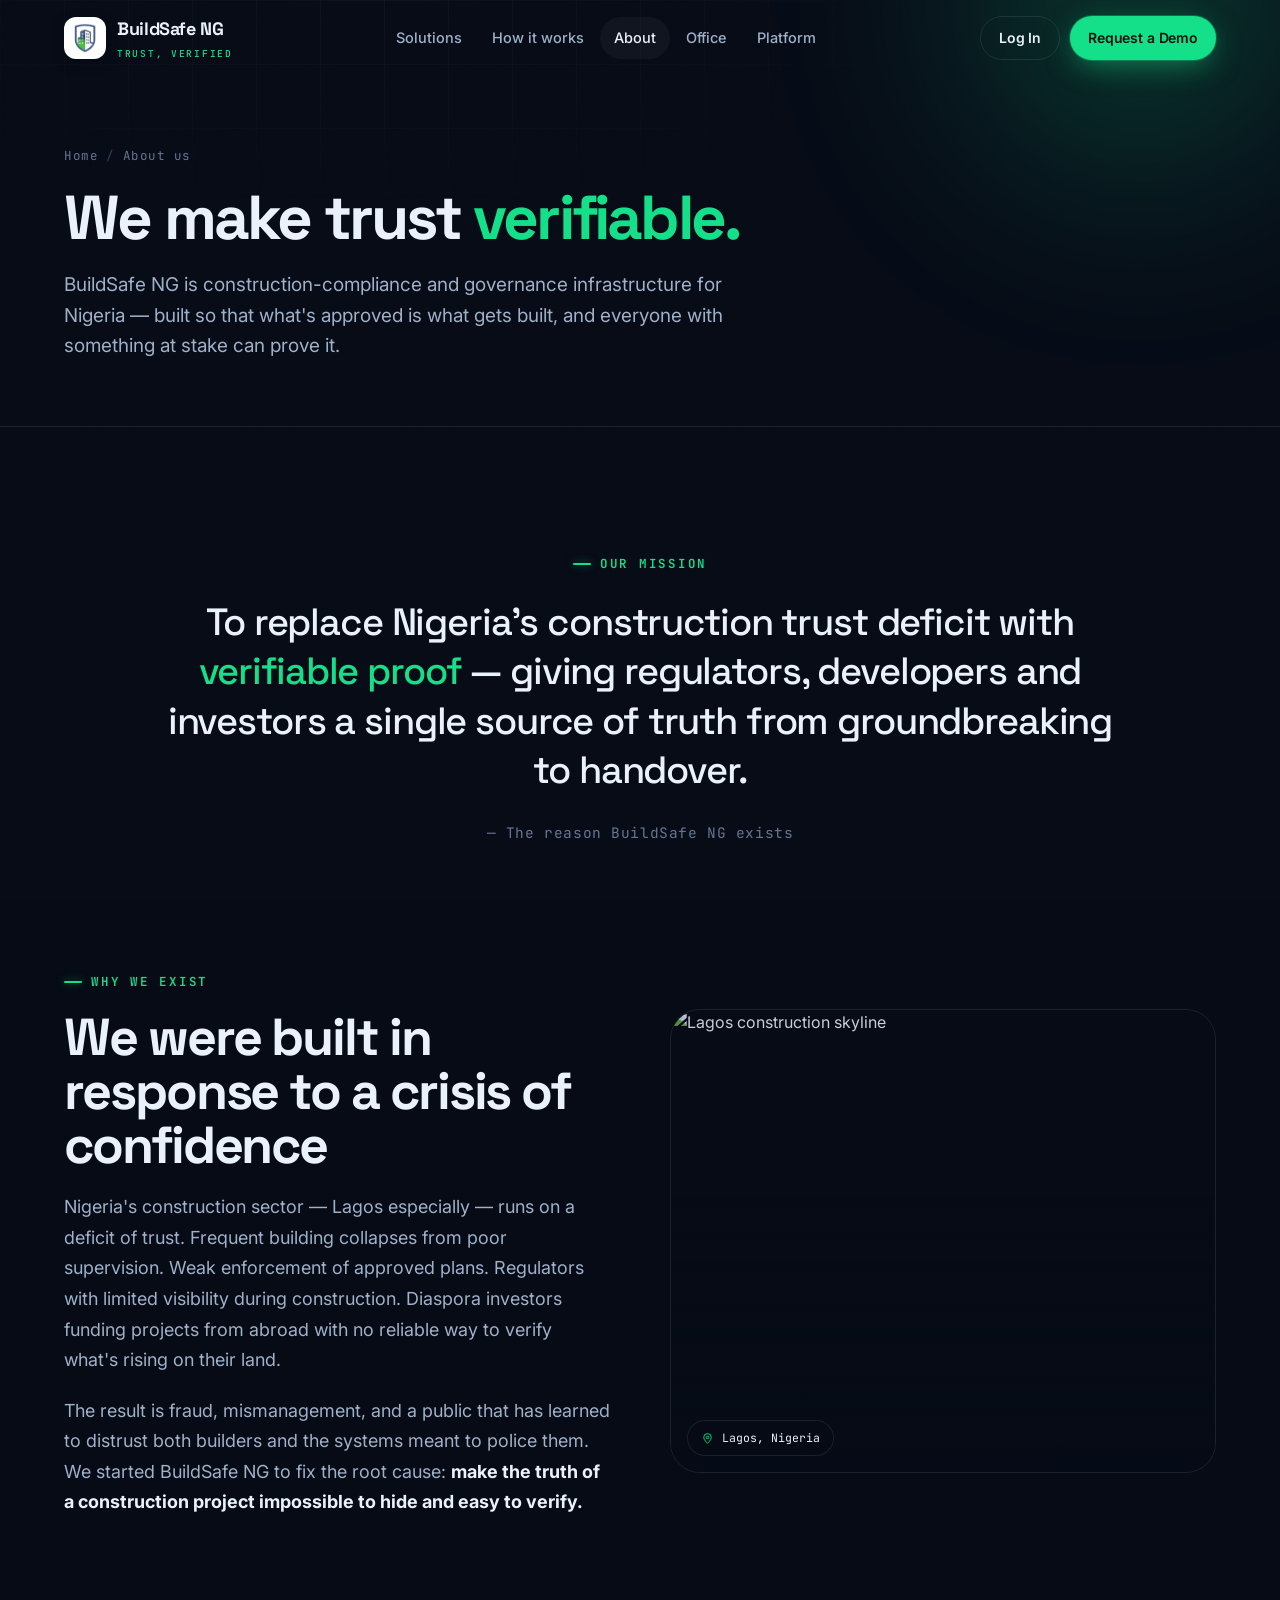
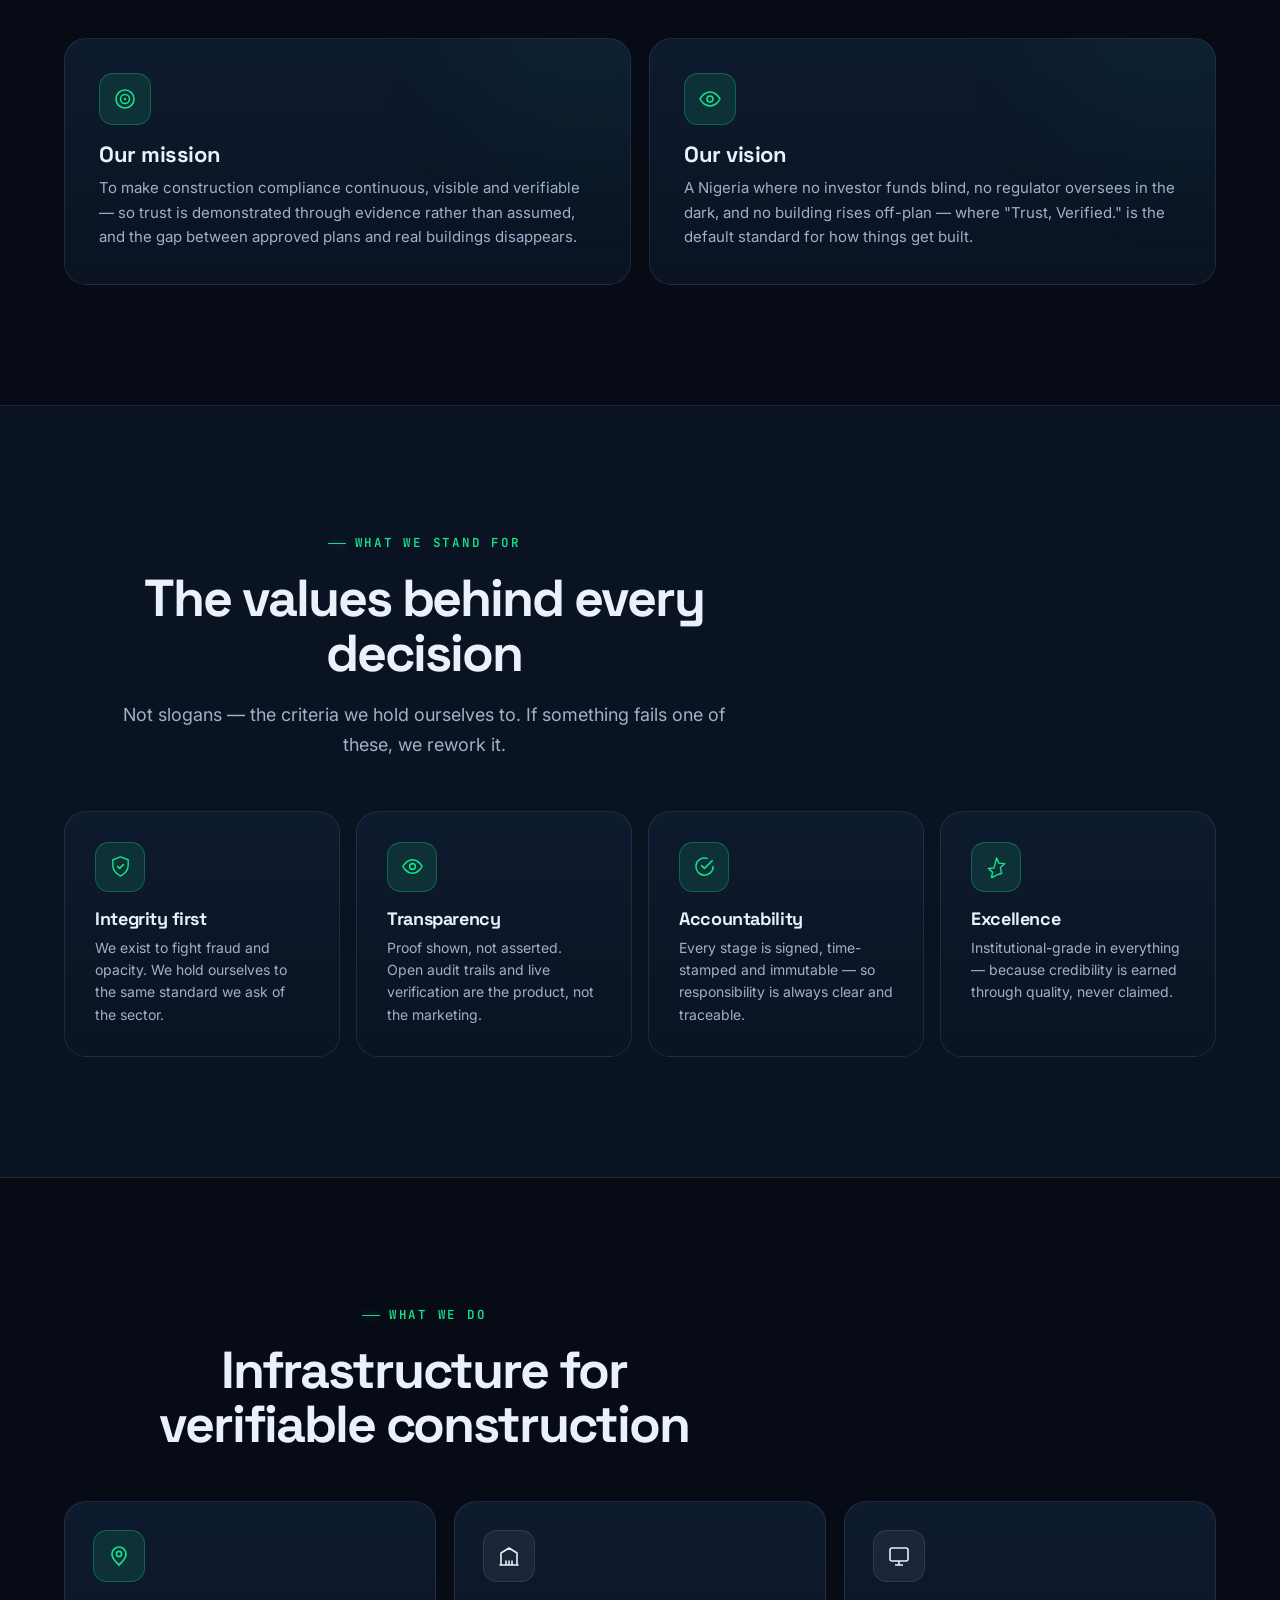
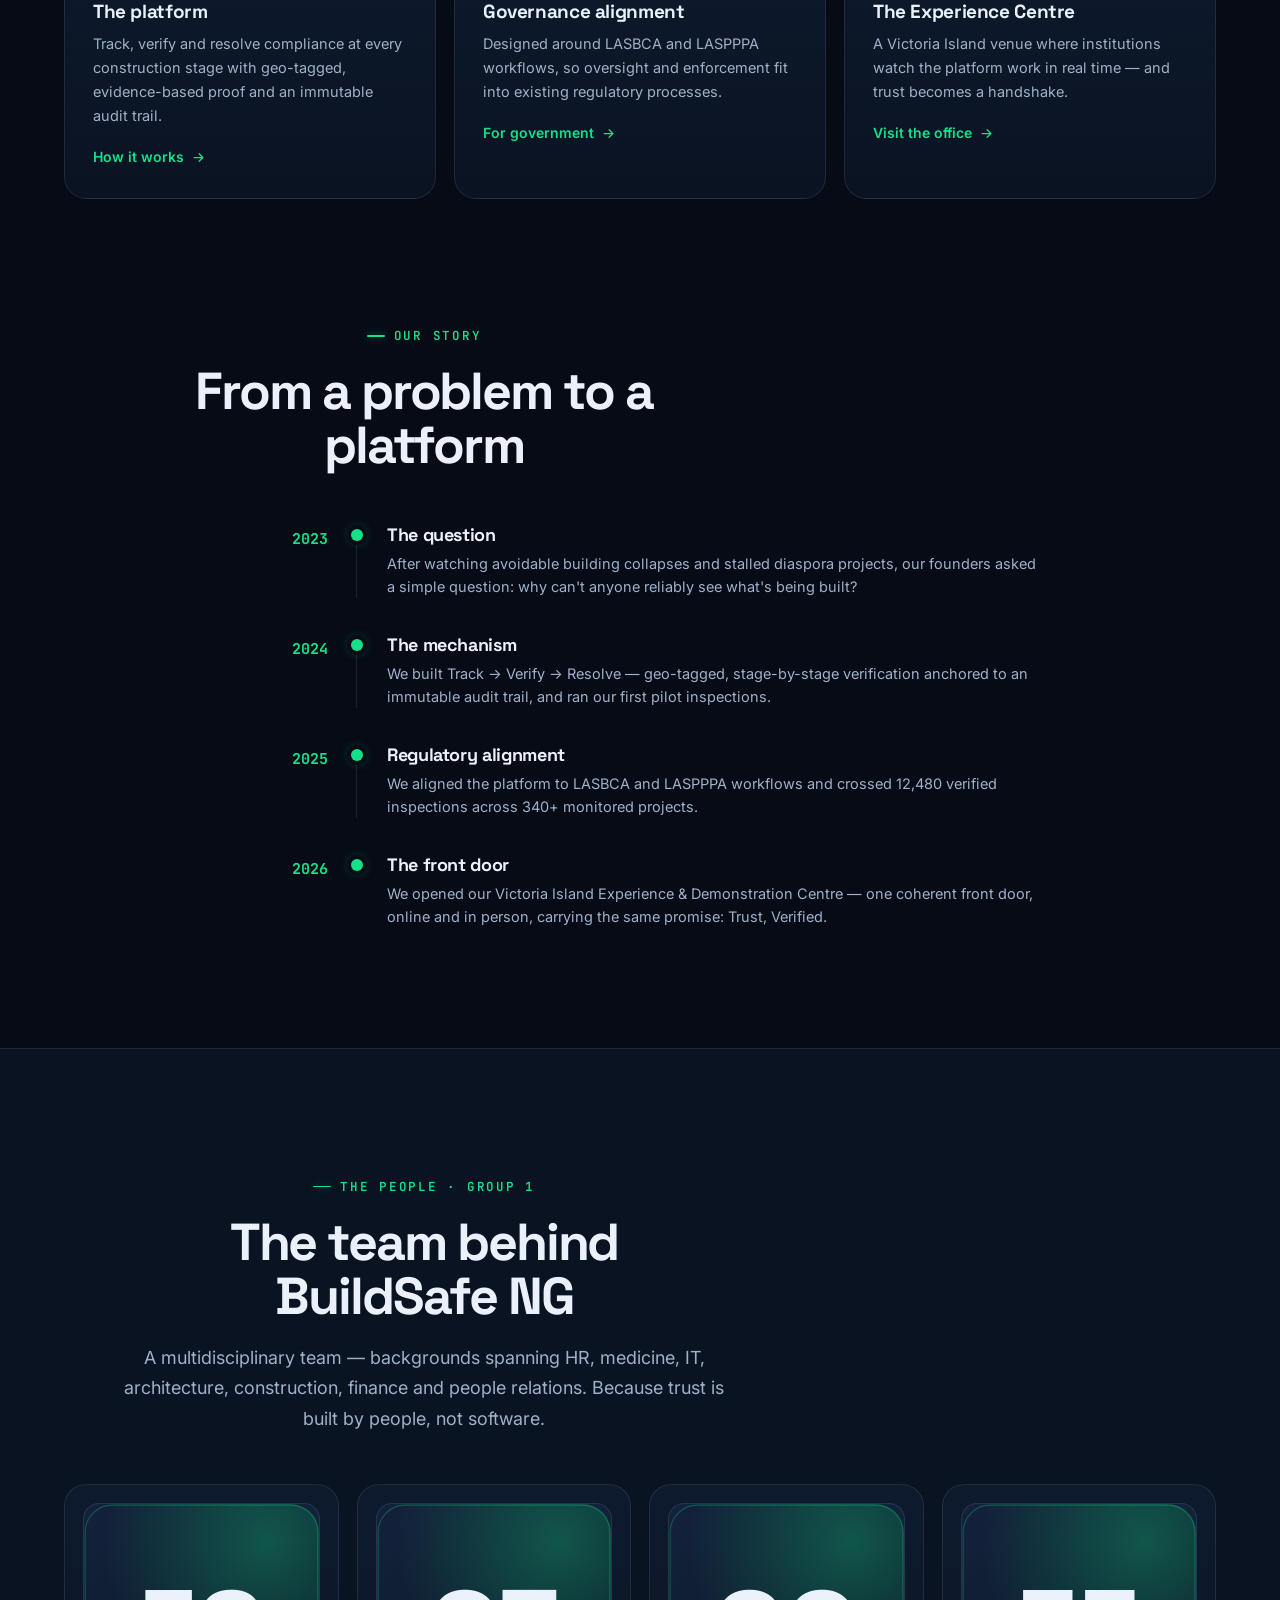
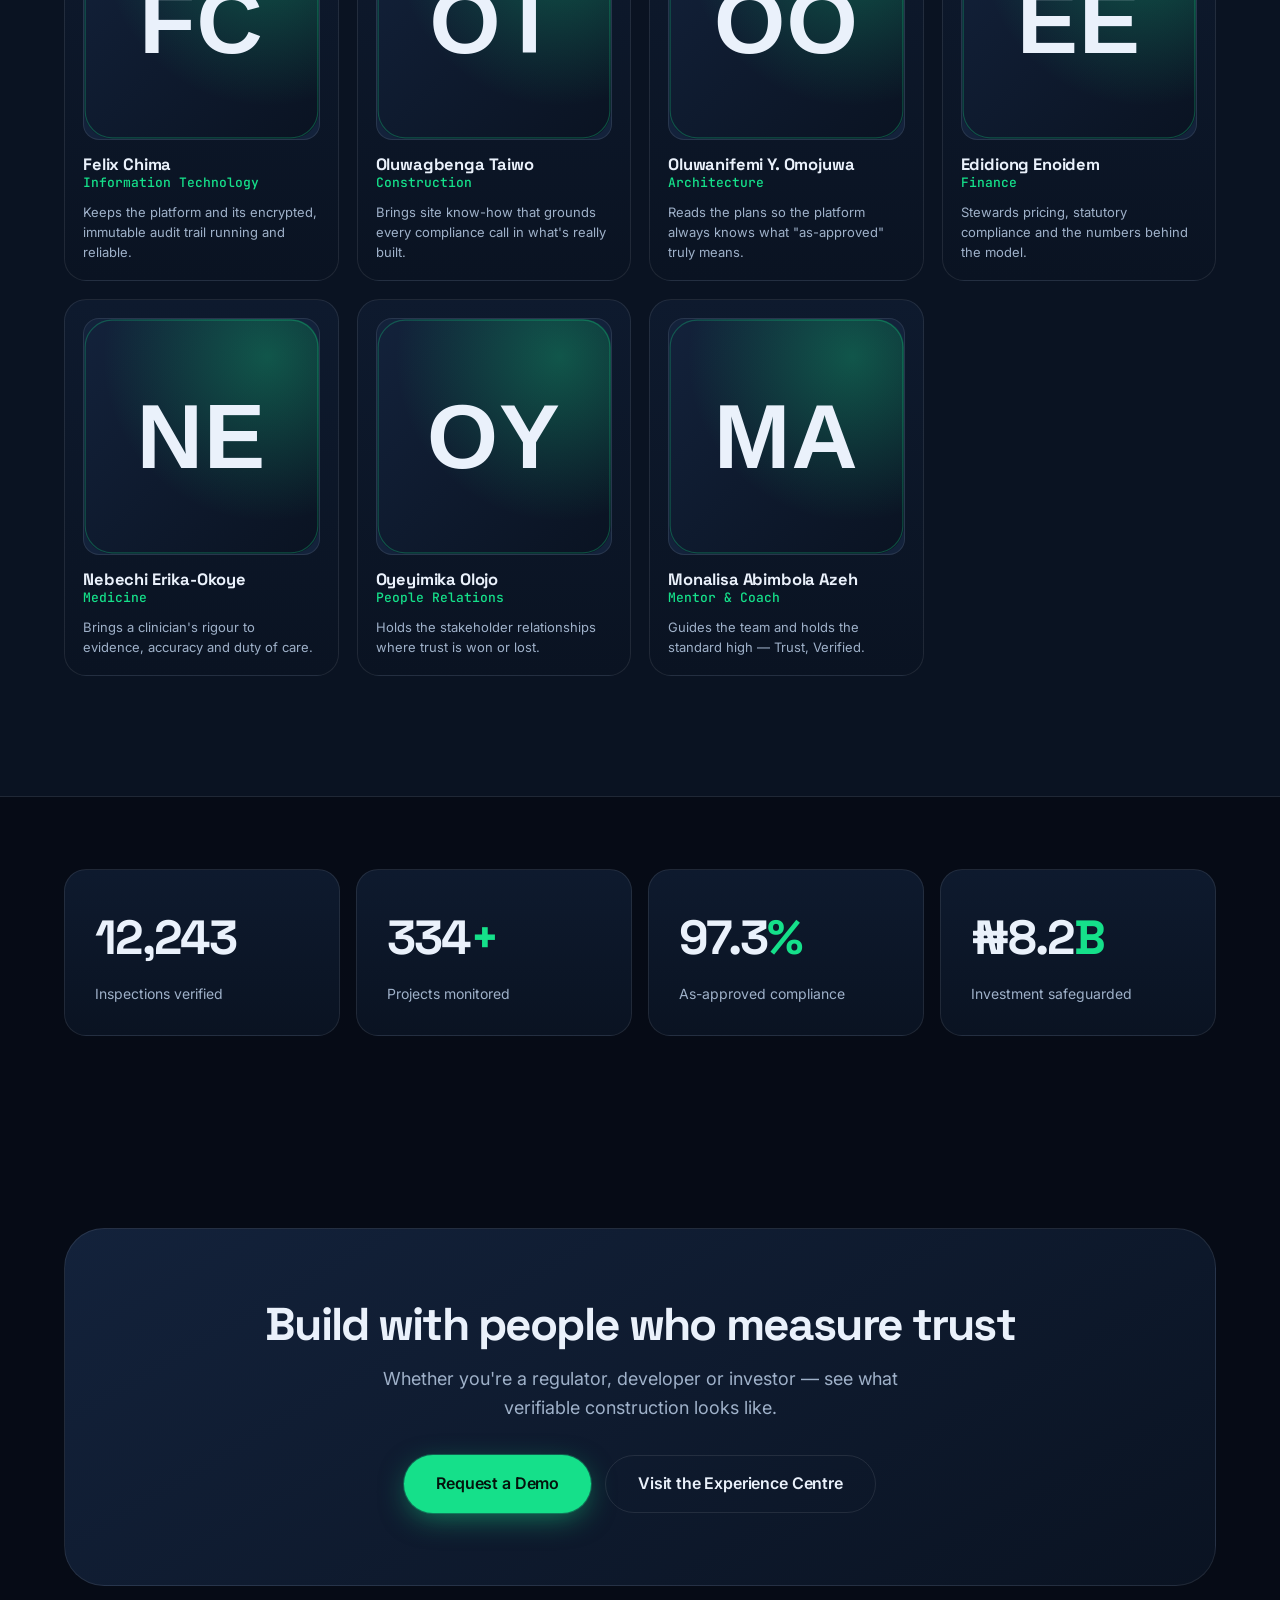
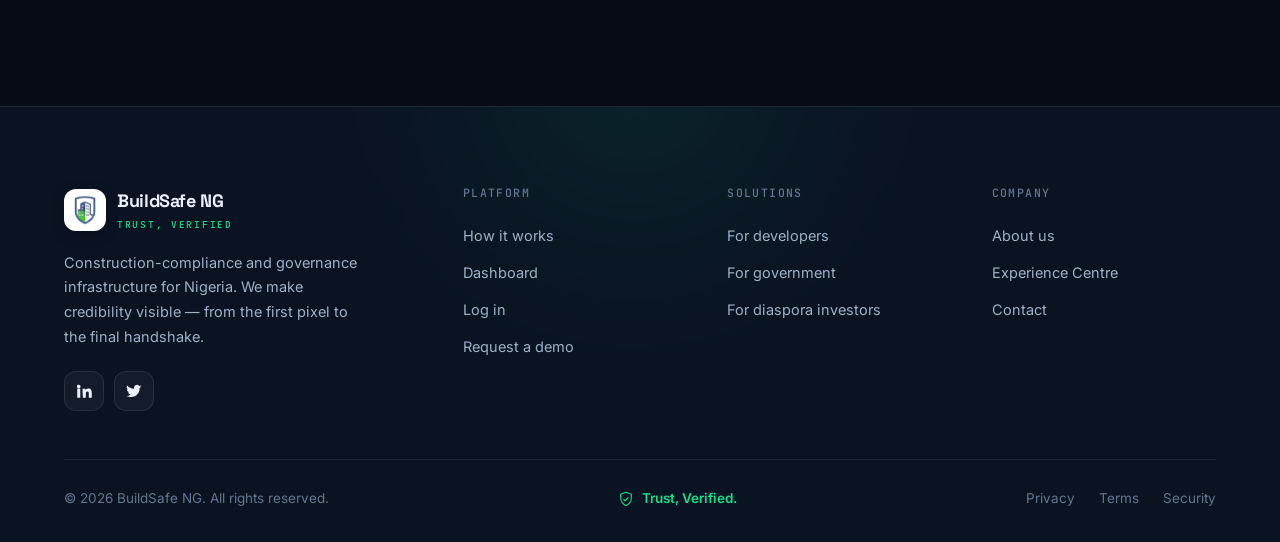
==== about.html @ 5faff277 "BuildSafe NG marketing site — Trust, Verified. Co-Authored-By: Claude Opus 4.8 (1M context) <noreply" ====
<!doctype html>
<html lang="en">
<head>
<meta charset="utf-8" />
<meta name="viewport" content="width=device-width, initial-scale=1" />
<title>About Us — BuildSafe NG · Trust, Verified.</title>
<meta name="description" content="Who we are: BuildSafe NG is construction-compliance and governance infrastructure for Nigeria, on a mission to make trust verifiable. Our story, mission, values and team." />
<link rel="preconnect" href="https://fonts.googleapis.com">
<link rel="preconnect" href="https://fonts.gstatic.com" crossorigin>
<link href="https://fonts.googleapis.com/css2?family=Inter:wght@400;500;600;700&family=Space+Grotesk:wght@500;600;700&family=JetBrains+Mono:wght@500;600&display=swap" rel="stylesheet">
<link rel="icon" type="image/png" href="assets/buildsafe-mark.png" />
<link rel="stylesheet" href="css/styles.css" />
</head>
<body>

<!-- NAV -->
<header class="nav">
  <div class="nav__inner">
    <a href="index.html" class="brand"><span class="brand__mark"><img src="assets/buildsafe-mark.png" alt="BuildSafe NG" /></span><span>BuildSafe NG<small>Trust, Verified</small></span></a>
    <nav class="nav__links" aria-label="Primary">
      <a href="solutions.html">Solutions</a>
      <a href="how-it-works.html">How it works</a>
      <a href="about.html" class="active">About</a>
      <a href="index2.html">Office</a>
      <a href="dashboard.html">Platform</a>
    </nav>
    <div class="nav__cta">
      <a href="login.html" class="btn btn--ghost btn--sm">Log In</a>
      <a href="demo.html" class="btn btn--primary btn--sm">Request a Demo</a>
      <button class="nav__toggle" aria-label="Menu" aria-expanded="false"><span></span><span></span><span></span></button>
    </div>
  </div>
</header>
<div class="mobile-menu">
  <a href="solutions.html">Solutions</a><a href="how-it-works.html">How it works</a><a href="about.html">About</a><a href="index2.html">Office</a><a href="dashboard.html">Platform</a><a href="login.html">Log In</a><a href="demo.html" class="btn btn--primary">Request a Demo</a>
</div>

<!-- PAGE HEAD -->
<section class="page-head">
  <span class="glow glow--green"></span>
  <div class="page-head__bg"></div>
  <div class="container">
    <div class="crumbs"><a href="index.html">Home</a><span>/</span>About us</div>
    <h1>We make trust <span class="green-text">verifiable.</span></h1>
    <p>BuildSafe NG is construction-compliance and governance infrastructure for Nigeria — built so that what's approved is what gets built, and everyone with something at stake can prove it.</p>
  </div>
</section>

<!-- MISSION STATEMENT -->
<section class="section">
  <div class="container">
    <div class="mission reveal">
      <span class="eyebrow c" style="justify-content:center;margin-bottom:24px">Our mission</span>
      <p>To replace Nigeria's construction trust deficit with <span class="green-text">verifiable proof</span> — giving regulators, developers and investors a single source of truth from groundbreaking to handover.</p>
      <cite>— The reason BuildSafe NG exists</cite>
    </div>
  </div>
</section>

<!-- OUR STORY (why we exist) -->
<section class="section" style="padding-top:0">
  <div class="container">
    <div class="split">
      <div class="split__copy reveal">
        <span class="eyebrow">Why we exist</span>
        <h2 class="section-title">We were built in response to a crisis of confidence</h2>
        <p class="section-lead">Nigeria's construction sector — Lagos especially — runs on a deficit of trust. Frequent building collapses from poor supervision. Weak enforcement of approved plans. Regulators with limited visibility during construction. Diaspora investors funding projects from abroad with no reliable way to verify what's rising on their land.</p>
        <p class="section-lead">The result is fraud, mismanagement, and a public that has learned to distrust both builders and the systems meant to police them. We started BuildSafe NG to fix the root cause: <strong style="color:var(--text)">make the truth of a construction project impossible to hide and easy to verify.</strong></p>
      </div>
      <div class="split__media reveal" data-d="2">
        <img src="https://images.unsplash.com/photo-1590725140246-20acdee442be?auto=format&fit=crop&w=900&q=70" alt="Lagos construction skyline" loading="lazy" />
        <span class="geo-tag"><svg viewBox="0 0 24 24" fill="none"><path d="M12 21s7-6.4 7-11a7 7 0 10-14 0c0 4.6 7 11 7 11z" stroke="currentColor" stroke-width="1.7"/><circle cx="12" cy="10" r="2.4" stroke="currentColor" stroke-width="1.7"/></svg> Lagos, Nigeria</span>
      </div>
    </div>
  </div>
</section>

<!-- MISSION & VISION -->
<section class="section" style="padding-top:0">
  <div class="container">
    <div class="mv">
      <div class="mv-card reveal">
        <span class="glow glow--green"></span>
        <span class="mv-card__ic"><svg viewBox="0 0 24 24" fill="none"><circle cx="12" cy="12" r="9" stroke="currentColor" stroke-width="1.6"/><circle cx="12" cy="12" r="4.5" stroke="currentColor" stroke-width="1.6"/><circle cx="12" cy="12" r="1.2" fill="currentColor"/></svg></span>
        <h3>Our mission</h3>
        <p>To make construction compliance continuous, visible and verifiable — so trust is demonstrated through evidence rather than assumed, and the gap between approved plans and real buildings disappears.</p>
      </div>
      <div class="mv-card reveal" data-d="1">
        <span class="glow glow--green"></span>
        <span class="mv-card__ic"><svg viewBox="0 0 24 24" fill="none"><path d="M2 12s3.5-7 10-7 10 7 10 7-3.5 7-10 7-10-7-10-7z" stroke="currentColor" stroke-width="1.6"/><circle cx="12" cy="12" r="3" stroke="currentColor" stroke-width="1.6"/></svg></span>
        <h3>Our vision</h3>
        <p>A Nigeria where no investor funds blind, no regulator oversees in the dark, and no building rises off-plan — where "Trust, Verified." is the default standard for how things get built.</p>
      </div>
    </div>
  </div>
</section>

<!-- VALUES -->
<section class="section" style="background:var(--bg-2);border-top:1px solid var(--border);border-bottom:1px solid var(--border)">
  <div class="container">
    <div class="center head-wrap reveal">
      <span class="eyebrow c">What we stand for</span>
      <h2 class="section-title center">The values behind every decision</h2>
      <p class="section-lead">Not slogans — the criteria we hold ourselves to. If something fails one of these, we rework it.</p>
    </div>
    <div class="grid-4" style="margin-top:50px">
      <div class="value reveal"><div class="value__ic"><svg viewBox="0 0 24 24" fill="none"><path d="M12 2L4 5v6c0 5 3.5 8.5 8 11 4.5-2.5 8-6 8-11V5l-8-3z" stroke="currentColor" stroke-width="1.5" stroke-linejoin="round"/><path d="M9 12l2 2 4-4" stroke="currentColor" stroke-width="1.8" stroke-linecap="round" stroke-linejoin="round"/></svg></div><h4>Integrity first</h4><p>We exist to fight fraud and opacity. We hold ourselves to the same standard we ask of the sector.</p></div>
      <div class="value reveal" data-d="1"><div class="value__ic"><svg viewBox="0 0 24 24" fill="none"><path d="M2 12s3.5-7 10-7 10 7 10 7-3.5 7-10 7-10-7-10-7z" stroke="currentColor" stroke-width="1.6"/><circle cx="12" cy="12" r="3" stroke="currentColor" stroke-width="1.6"/></svg></div><h4>Transparency</h4><p>Proof shown, not asserted. Open audit trails and live verification are the product, not the marketing.</p></div>
      <div class="value reveal" data-d="2"><div class="value__ic"><svg viewBox="0 0 24 24" fill="none"><path d="M9 11l3 3L20 6" stroke="currentColor" stroke-width="1.8" stroke-linecap="round" stroke-linejoin="round"/><path d="M21 12a9 9 0 11-6.2-8.5" stroke="currentColor" stroke-width="1.6" stroke-linecap="round"/></svg></div><h4>Accountability</h4><p>Every stage is signed, time-stamped and immutable — so responsibility is always clear and traceable.</p></div>
      <div class="value reveal" data-d="3"><div class="value__ic"><svg viewBox="0 0 24 24" fill="none"><path d="M12 3l2.5 5.5 6 .6-4.5 4 1.4 5.9L12 21l-5.4 3 1.4-5.9-4.5-4 6-.6L12 3z" stroke="currentColor" stroke-width="1.5" stroke-linejoin="round"/></svg></div><h4>Excellence</h4><p>Institutional-grade in everything — because credibility is earned through quality, never claimed.</p></div>
    </div>
  </div>
</section>

<!-- WHAT WE DO -->
<section class="section">
  <div class="container">
    <div class="center head-wrap reveal">
      <span class="eyebrow c">What we do</span>
      <h2 class="section-title center">Infrastructure for verifiable construction</h2>
    </div>
    <div class="grid-3" style="margin-top:50px">
      <div class="card reveal"><div class="card__ic green"><svg viewBox="0 0 24 24" fill="none"><path d="M12 21s7-6.4 7-11a7 7 0 10-14 0c0 4.6 7 11 7 11z" stroke="currentColor" stroke-width="1.7"/><circle cx="12" cy="10" r="2.6" stroke="currentColor" stroke-width="1.7"/></svg></div><h3>The platform</h3><p>Track, verify and resolve compliance at every construction stage with geo-tagged, evidence-based proof and an immutable audit trail.</p><a href="how-it-works.html" class="card__link">How it works <svg viewBox="0 0 24 24" fill="none"><path d="M5 12h14M13 6l6 6-6 6" stroke="currentColor" stroke-width="2" stroke-linecap="round" stroke-linejoin="round"/></svg></a></div>
      <div class="card reveal" data-d="1"><div class="card__ic"><svg viewBox="0 0 24 24" fill="none"><path d="M3 21h18M4 21V9l8-5 8 5v12M9 21v-4M12 21v-4M15 21v-4" stroke="currentColor" stroke-width="1.6" stroke-linecap="round" stroke-linejoin="round"/></svg></div><h3>Governance alignment</h3><p>Designed around LASBCA and LASPPPA workflows, so oversight and enforcement fit into existing regulatory processes.</p><a href="solutions.html#government" class="card__link">For government <svg viewBox="0 0 24 24" fill="none"><path d="M5 12h14M13 6l6 6-6 6" stroke="currentColor" stroke-width="2" stroke-linecap="round" stroke-linejoin="round"/></svg></a></div>
      <div class="card reveal" data-d="2"><div class="card__ic"><svg viewBox="0 0 24 24" fill="none"><rect x="3" y="4" width="18" height="13" rx="2" stroke="currentColor" stroke-width="1.6"/><path d="M8 21h8M12 17v4" stroke="currentColor" stroke-width="1.6"/></svg></div><h3>The Experience Centre</h3><p>A Victoria Island venue where institutions watch the platform work in real time — and trust becomes a handshake.</p><a href="index2.html" class="card__link">Visit the office <svg viewBox="0 0 24 24" fill="none"><path d="M5 12h14M13 6l6 6-6 6" stroke="currentColor" stroke-width="2" stroke-linecap="round" stroke-linejoin="round"/></svg></a></div>
    </div>
  </div>
</section>

<!-- TIMELINE -->
<section class="section" style="padding-top:0">
  <div class="container">
    <div class="center head-wrap reveal">
      <span class="eyebrow c">Our story</span>
      <h2 class="section-title center">From a problem to a platform</h2>
    </div>
    <div class="timeline" style="margin-top:54px">
      <div class="tl-item reveal"><div class="tl-year">2023</div><div class="tl-body"><h4>The question</h4><p>After watching avoidable building collapses and stalled diaspora projects, our founders asked a simple question: why can't anyone reliably see what's being built?</p></div></div>
      <div class="tl-item reveal"><div class="tl-year">2024</div><div class="tl-body"><h4>The mechanism</h4><p>We built Track → Verify → Resolve — geo-tagged, stage-by-stage verification anchored to an immutable audit trail, and ran our first pilot inspections.</p></div></div>
      <div class="tl-item reveal"><div class="tl-year">2025</div><div class="tl-body"><h4>Regulatory alignment</h4><p>We aligned the platform to LASBCA and LASPPPA workflows and crossed 12,480 verified inspections across 340+ monitored projects.</p></div></div>
      <div class="tl-item reveal"><div class="tl-year">2026</div><div class="tl-body"><h4>The front door</h4><p>We opened our Victoria Island Experience &amp; Demonstration Centre — one coherent front door, online and in person, carrying the same promise: Trust, Verified.</p></div></div>
    </div>
  </div>
</section>

<!-- TEAM -->
<section class="section" style="background:var(--bg-2);border-top:1px solid var(--border);border-bottom:1px solid var(--border)">
  <div class="container">
    <div class="center head-wrap reveal">
      <span class="eyebrow c">The people · Group 1</span>
      <h2 class="section-title center">The team behind BuildSafe NG</h2>
      <p class="section-lead">A multidisciplinary team — backgrounds spanning HR, medicine, IT, architecture, construction, finance and people relations. Because trust is built by people, not software.</p>
    </div>
    <div class="team" style="margin-top:50px">
      <div class="member reveal"><div class="member__ph"><img src="assets/avatars/felix-chima.svg" alt="Felix Chima" loading="lazy" /></div><h4>Felix Chima</h4><div class="role">Information Technology</div><p>Keeps the platform and its encrypted, immutable audit trail running and reliable.</p></div>
      <div class="member reveal" data-d="1"><div class="member__ph"><img src="assets/avatars/oluwagbenga-taiwo.svg" alt="Oluwagbenga Taiwo" loading="lazy" /></div><h4>Oluwagbenga Taiwo</h4><div class="role">Construction</div><p>Brings site know-how that grounds every compliance call in what's really built.</p></div>
      <div class="member reveal" data-d="2"><div class="member__ph"><img src="assets/avatars/oluwanifemi-omojuwa.svg" alt="Oluwanifemi Y. Omojuwa" loading="lazy" /></div><h4>Oluwanifemi Y. Omojuwa</h4><div class="role">Architecture</div><p>Reads the plans so the platform always knows what "as-approved" truly means.</p></div>
      <div class="member reveal" data-d="3"><div class="member__ph"><img src="assets/avatars/edidiong-enoidem.svg" alt="Edidiong Enoidem" loading="lazy" /></div><h4>Edidiong Enoidem</h4><div class="role">Finance</div><p>Stewards pricing, statutory compliance and the numbers behind the model.</p></div>
      <div class="member reveal"><div class="member__ph"><img src="assets/avatars/nebechi-erika-okoye.svg" alt="Nebechi Erika-Okoye" loading="lazy" /></div><h4>Nebechi Erika-Okoye</h4><div class="role">Medicine</div><p>Brings a clinician's rigour to evidence, accuracy and duty of care.</p></div>
      <div class="member reveal" data-d="1"><div class="member__ph"><img src="assets/avatars/oyeyimika-olojo.svg" alt="Oyeyimika Olojo" loading="lazy" /></div><h4>Oyeyimika Olojo</h4><div class="role">People Relations</div><p>Holds the stakeholder relationships where trust is won or lost.</p></div>
      <div class="member reveal" data-d="2"><div class="member__ph"><img src="assets/avatars/monalisa-azeh.svg" alt="Monalisa Abimbola Azeh" loading="lazy" /></div><h4>Monalisa Abimbola Azeh</h4><div class="role">Mentor &amp; Coach</div><p>Guides the team and holds the standard high — Trust, Verified.</p></div>
    </div>
  </div>
</section>

<!-- STATS -->
<section class="section--tight">
  <div class="container">
    <div class="stats__grid">
      <div class="stat reveal"><div class="stat__num"><span data-count="12480">0</span></div><div class="stat__label">Inspections verified</div></div>
      <div class="stat reveal" data-d="1"><div class="stat__num"><span data-count="340">0</span><span class="u">+</span></div><div class="stat__label">Projects monitored</div></div>
      <div class="stat reveal" data-d="2"><div class="stat__num"><span data-count="99.2" data-decimals="1">0</span><span class="u">%</span></div><div class="stat__label">As-approved compliance</div></div>
      <div class="stat reveal" data-d="3"><div class="stat__num">₦<span data-count="8.4" data-decimals="1">0</span><span class="u">B</span></div><div class="stat__label">Investment safeguarded</div></div>
    </div>
  </div>
</section>

<!-- CTA -->
<section class="section">
  <div class="container">
    <div class="band center reveal">
      <span class="glow glow--green"></span>
      <h2>Build with people who measure trust</h2>
      <p>Whether you're a regulator, developer or investor — see what verifiable construction looks like.</p>
      <div class="band__cta"><a href="demo.html" class="btn btn--primary btn--lg">Request a Demo</a><a href="index2.html" class="btn btn--outline-light btn--lg">Visit the Experience Centre</a></div>
    </div>
  </div>
</section>

<!-- FOOTER -->
<footer class="footer">
  <span class="glow glow--green"></span>
  <div class="container">
    <div class="footer__top">
      <div>
        <a href="index.html" class="brand"><span class="brand__mark"><img src="assets/buildsafe-mark.png" alt="BuildSafe NG" /></span><span>BuildSafe NG<small>Trust, Verified</small></span></a>
        <p class="footer__about">Construction-compliance and governance infrastructure for Nigeria. We make credibility visible — from the first pixel to the final handshake.</p>
        <div class="footer__social"><a href="#" aria-label="LinkedIn"><svg viewBox="0 0 24 24" fill="currentColor"><path d="M4.98 3.5a2.5 2.5 0 11-.02 5 2.5 2.5 0 01.02-5zM3 9h4v12H3zM10 9h3.8v1.7h.05c.53-.95 1.83-1.95 3.77-1.95 4 0 4.75 2.6 4.75 6V21h-4v-5.4c0-1.3 0-3-1.8-3s-2.1 1.4-2.1 2.9V21h-4z"/></svg></a><a href="#" aria-label="Twitter"><svg viewBox="0 0 24 24" fill="currentColor"><path d="M22 5.9c-.7.3-1.5.6-2.3.7.8-.5 1.5-1.3 1.8-2.3-.8.5-1.7.8-2.6 1a4 4 0 00-6.9 3.7A11.4 11.4 0 013 4.8a4 4 0 001.2 5.4c-.6 0-1.2-.2-1.8-.5a4 4 0 003.2 4 4 4 0 01-1.8.1 4 4 0 003.7 2.8A8 8 0 012 18.6 11.3 11.3 0 008.1 20c7.3 0 11.4-6.1 11.4-11.4v-.5c.8-.6 1.5-1.3 2-2.2z"/></svg></a></div>
      </div>
      <div class="footer__col"><h5>Platform</h5><a href="how-it-works.html">How it works</a><a href="dashboard.html">Dashboard</a><a href="login.html">Log in</a><a href="demo.html">Request a demo</a></div>
      <div class="footer__col"><h5>Solutions</h5><a href="solutions.html#developers">For developers</a><a href="solutions.html#government">For government</a><a href="solutions.html#investors">For diaspora investors</a></div>
      <div class="footer__col"><h5>Company</h5><a href="about.html">About us</a><a href="index2.html">Experience Centre</a><a href="demo.html">Contact</a></div>
    </div>
    <div class="footer__bottom">
      <p>© <span id="year">2026</span> BuildSafe NG. All rights reserved.</p>
      <span class="badge-trust"><svg viewBox="0 0 24 24" fill="none"><path d="M12 2L4 5v6c0 5 3.5 8.5 8 11 4.5-2.5 8-6 8-11V5l-8-3z" stroke="currentColor" stroke-width="1.6" stroke-linejoin="round"/><path d="M8.5 12.5l2.2 2.2 4.3-4.6" stroke="currentColor" stroke-width="1.8" stroke-linecap="round" stroke-linejoin="round"/></svg> Trust, Verified.</span>
      <div class="links"><a href="#">Privacy</a><a href="#">Terms</a><a href="#">Security</a></div>
    </div>
  </div>
</footer>
<script src="js/main.js"></script>
</body>
</html>
---- css/styles.css ----
/* ============================================================
   BuildSafe NG — "Trust, Verified."
   v2 · Dark premium infrastructure aesthetic
   Big type · Bento · Glass · Grain · Glow
   Navy authority + Green = verified/go (the only accent)
   ============================================================ */

:root{
  /* Surfaces — near-black navy */
  --bg:#060B16;
  --bg-2:#0A1322;
  --surface:#0E1A2E;
  --surface-2:#13223B;
  --glass:rgba(255,255,255,.04);
  --glass-2:rgba(255,255,255,.06);
  --border:rgba(255,255,255,.09);
  --border-2:rgba(255,255,255,.06);
  --hair:rgba(255,255,255,.10);

  /* Text */
  --text:#EAF1FB;
  --text-2:#9FB1C9;
  --text-3:#647691;
  --text-4:#3E4F66;

  /* Green = verified / go / the one action */
  --green:#15E08A;
  --green-2:#0FC678;
  --green-ink:#04130C;
  --green-soft:rgba(21,224,138,.12);
  --green-line:rgba(21,224,138,.30);
  --green-glow:rgba(21,224,138,.55);

  /* Secondary tints for mesh only */
  --teal:#2DD4BF;
  --sky:#38BDF8;
  --amber:#FBBF24;
  --red:#F76C6C;
  --red-soft:rgba(247,108,108,.12);
  --amber-soft:rgba(251,191,36,.12);

  /* Radius */
  --r-sm:10px; --r:16px; --r-lg:22px; --r-xl:30px; --r-2xl:40px;

  /* Layout */
  --maxw:1200px;
  --gutter:24px;
  --nav-h:76px;
  --ease:cubic-bezier(.22,.7,.3,1);

  --display:'Space Grotesk','Inter',sans-serif;
  --sans:'Inter',-apple-system,BlinkMacSystemFont,'Segoe UI',sans-serif;
  --mono:'JetBrains Mono',monospace;
}

/* ---------- Reset ---------- */
*{box-sizing:border-box}
html{scroll-behavior:smooth}
html,body{margin:0;padding:0}
body{
  font-family:var(--sans);
  background:var(--bg);color:var(--text);line-height:1.6;
  -webkit-font-smoothing:antialiased;text-rendering:optimizeLegibility;overflow-x:hidden;
  position:relative;
}
/* grain overlay */
body::before{
  content:"";position:fixed;inset:0;z-index:1;pointer-events:none;opacity:.05;mix-blend-mode:overlay;
  background-image:url("data:image/svg+xml,%3Csvg xmlns='http://www.w3.org/2000/svg' width='160' height='160'%3E%3Cfilter id='n'%3E%3CfeTurbulence type='fractalNoise' baseFrequency='0.85' numOctaves='3'/%3E%3C/filter%3E%3Crect width='100%25' height='100%25' filter='url(%23n)'/%3E%3C/svg%3E");
}
img,svg{display:block;max-width:100%}
a{color:inherit;text-decoration:none}
button{font-family:inherit;cursor:pointer;border:none;background:none;color:inherit}
h1,h2,h3,h4,h5{margin:0;color:var(--text);font-family:var(--display);font-weight:700;letter-spacing:-.03em;line-height:1.04}
p{margin:0;color:var(--text-2)}
ul{margin:0;padding:0;list-style:none}
::selection{background:var(--green);color:var(--green-ink)}
:focus-visible{outline:2px solid var(--green);outline-offset:3px;border-radius:6px}

/* ---------- Helpers ---------- */
.container{max-width:var(--maxw);margin:0 auto;padding:0 var(--gutter);position:relative;z-index:2}
.section{padding:120px 0;position:relative}
.section--tight{padding:72px 0}
.center{text-align:center}
.grad{background:linear-gradient(120deg,#fff 30%,var(--green) 120%);-webkit-background-clip:text;background-clip:text;-webkit-text-fill-color:transparent}
.green-text{color:var(--green)}

.eyebrow{display:inline-flex;align-items:center;gap:9px;font-family:var(--mono);font-size:12.5px;font-weight:600;
  letter-spacing:.14em;text-transform:uppercase;color:var(--green)}
.eyebrow::before{content:"";width:18px;height:1.5px;background:var(--green);border-radius:2px;box-shadow:0 0 8px var(--green-glow)}
.eyebrow.c{justify-content:center}
.section-title{font-size:clamp(30px,4.6vw,52px);margin:18px 0 0;max-width:18ch;letter-spacing:-.04em}
.center .section-title{margin-left:auto;margin-right:auto}
.section-lead{font-size:18px;color:var(--text-2);margin-top:20px;max-width:56ch;line-height:1.7}
.center .section-lead{margin-left:auto;margin-right:auto}
.head-wrap{max-width:720px}
.center .head-wrap{margin:0 auto}

/* ---------- Buttons ---------- */
.btn{display:inline-flex;align-items:center;justify-content:center;gap:9px;height:52px;padding:0 26px;border-radius:999px;
  font-size:15px;font-weight:600;letter-spacing:-.01em;position:relative;
  transition:transform .25s var(--ease),box-shadow .3s var(--ease),background .2s,color .2s,border-color .2s}
.btn svg{width:18px;height:18px}
.btn--primary{background:var(--green);color:var(--green-ink);box-shadow:0 0 0 1px var(--green-line),0 8px 30px -6px var(--green-glow)}
.btn--primary:hover{transform:translateY(-2px);box-shadow:0 0 0 1px var(--green),0 14px 40px -6px var(--green-glow)}
.btn--navy,.btn--light{background:var(--glass-2);color:var(--text);border:1px solid var(--border)}
.btn--navy:hover,.btn--light:hover{background:var(--glass);border-color:var(--hair);transform:translateY(-2px)}
.btn--ghost{background:transparent;color:var(--text);border:1px solid var(--border)}
.btn--ghost:hover{border-color:var(--green-line);color:var(--green);transform:translateY(-2px)}
.btn--outline-light{border:1px solid var(--border);color:var(--text)}
.btn--outline-light:hover{border-color:var(--green-line);color:var(--green)}
.btn--sm{height:44px;padding:0 18px;font-size:14px}
.btn--lg{height:58px;padding:0 32px;font-size:16px}

/* ---------- Pills ---------- */
.pill{display:inline-flex;align-items:center;gap:8px;padding:7px 14px;border-radius:999px;font-size:13px;font-weight:500;
  background:var(--glass);border:1px solid var(--border);color:var(--text-2)}
.pill .dot{width:7px;height:7px;border-radius:50%;background:var(--green);box-shadow:0 0 8px var(--green-glow)}
.pill--verified{background:var(--green-soft);border-color:var(--green-line);color:var(--green)}
.pulse{width:8px;height:8px;border-radius:50%;background:var(--green);position:relative;box-shadow:0 0 10px var(--green-glow)}
.pulse::after{content:"";position:absolute;inset:-4px;border-radius:50%;border:1.5px solid var(--green);animation:pulse 2s var(--ease) infinite;opacity:0}
@keyframes pulse{0%{transform:scale(.6);opacity:.9}100%{transform:scale(2);opacity:0}}

/* glow blobs */
.glow{position:absolute;border-radius:50%;filter:blur(90px);opacity:.5;pointer-events:none;z-index:0}
.glow--green{background:radial-gradient(circle,var(--green-glow),transparent 70%)}
.glow--teal{background:radial-gradient(circle,rgba(45,212,191,.4),transparent 70%)}
.glow--sky{background:radial-gradient(circle,rgba(56,189,248,.3),transparent 70%)}

/* ============================================================ NAV */
.nav{position:fixed;top:0;left:0;right:0;z-index:100;height:var(--nav-h);display:flex;align-items:center;
  transition:.4s var(--ease)}
.nav.scrolled{height:64px;background:rgba(6,11,22,.72);-webkit-backdrop-filter:saturate(160%) blur(20px);
  backdrop-filter:saturate(160%) blur(20px);border-bottom:1px solid var(--border)}
.nav__inner{width:100%;max-width:var(--maxw);margin:0 auto;padding:0 var(--gutter);display:flex;align-items:center;justify-content:space-between;gap:24px}
.brand{display:flex;align-items:center;gap:11px;font-family:var(--display);font-weight:700;font-size:18px;letter-spacing:-.02em;color:var(--text)}
.brand__mark{width:42px;height:42px;border-radius:12px;flex:none;display:grid;place-items:center;
  background:#fff;border:1px solid var(--border);position:relative;overflow:hidden;
  box-shadow:0 4px 16px -6px rgba(0,0,0,.5)}
.brand__mark img{width:30px;height:30px;object-fit:contain;position:relative}
.brand__mark svg{width:22px;height:22px;position:relative}
.brand small{display:block;font-family:var(--mono);font-size:9.5px;font-weight:500;letter-spacing:.18em;color:var(--green);text-transform:uppercase;margin-top:2px}
.nav__links{display:flex;align-items:center;gap:2px}
.nav__links a{padding:9px 14px;border-radius:999px;font-size:14.5px;font-weight:500;color:var(--text-2);transition:.2s}
.nav__links a:hover,.nav__links a.active{color:var(--text);background:var(--glass)}
.nav__cta{display:flex;align-items:center;gap:10px}
.nav__toggle{display:none;width:44px;height:44px;border-radius:12px;border:1px solid var(--border);align-items:center;justify-content:center;flex-direction:column;gap:5px}
.nav__toggle span{width:18px;height:2px;background:var(--text);border-radius:2px;transition:.3s}
.nav__toggle.open span:nth-child(1){transform:translateY(7px) rotate(45deg)}
.nav__toggle.open span:nth-child(2){opacity:0}
.nav__toggle.open span:nth-child(3){transform:translateY(-7px) rotate(-45deg)}
.mobile-menu{position:fixed;inset:var(--nav-h) 0 auto 0;z-index:99;background:rgba(6,11,22,.96);-webkit-backdrop-filter:blur(20px);backdrop-filter:blur(20px);
  border-bottom:1px solid var(--border);padding:18px var(--gutter) 26px;transform:translateY(-130%);transition:transform .4s var(--ease)}
.mobile-menu.open{transform:translateY(0)}
.mobile-menu a{display:block;padding:15px 6px;font-size:17px;font-weight:500;color:var(--text);border-bottom:1px solid var(--border-2)}
.mobile-menu .btn{margin-top:18px;width:100%}

/* ============================================================ HERO (bento) */
.hero{position:relative;padding:calc(var(--nav-h) + 64px) 0 90px;overflow:hidden}
.hero__mesh{position:absolute;inset:0;z-index:0;overflow:hidden}
.hero__mesh .glow--green{width:620px;height:620px;top:-220px;right:-120px}
.hero__mesh .glow--teal{width:460px;height:460px;bottom:-200px;left:-160px;opacity:.35}
.hero__mesh .grid-lines{position:absolute;inset:0;opacity:.5;
  background-image:linear-gradient(var(--border-2) 1px,transparent 1px),linear-gradient(90deg,var(--border-2) 1px,transparent 1px);
  background-size:64px 64px;-webkit-mask-image:radial-gradient(70% 60% at 50% 30%,#000,transparent 80%);mask-image:radial-gradient(70% 60% at 50% 30%,#000,transparent 80%)}
.hero__top{text-align:center;max-width:900px;margin:0 auto}
.hero h1{font-size:clamp(42px,7vw,82px);letter-spacing:-.045em;line-height:.98;margin-top:22px}
.hero__lead{font-size:19px;line-height:1.7;margin:24px auto 0;max-width:60ch;color:var(--text-2)}
.hero__cta{display:flex;gap:14px;margin-top:34px;justify-content:center;flex-wrap:wrap}
.hero__meta{display:flex;align-items:center;justify-content:center;gap:14px;margin-top:26px;flex-wrap:wrap;font-size:13.5px;color:var(--text-3)}
.hero__meta .sep{width:4px;height:4px;border-radius:50%;background:var(--text-4)}
.hero__meta b{color:var(--text-2);font-weight:600}

/* bento grid */
.bento{display:grid;grid-template-columns:repeat(12,1fr);grid-auto-rows:minmax(0,auto);gap:16px;margin-top:64px}
.tile{background:linear-gradient(180deg,var(--surface),var(--bg-2));border:1px solid var(--border);border-radius:var(--r-lg);
  padding:24px;position:relative;overflow:hidden;transition:transform .4s var(--ease),border-color .4s}
.tile:hover{transform:translateY(-4px);border-color:var(--green-line)}
.tile__label{display:flex;align-items:center;gap:8px;font-family:var(--mono);font-size:11px;letter-spacing:.1em;text-transform:uppercase;color:var(--text-3)}
.tile__label svg{width:14px;height:14px;color:var(--green)}
/* span helpers */
.c-3{grid-column:span 3}.c-4{grid-column:span 4}.c-5{grid-column:span 5}.c-6{grid-column:span 6}.c-7{grid-column:span 7}.c-8{grid-column:span 8}.c-12{grid-column:span 12}

/* tile: live site */
.tile--site{padding:0;grid-column:span 7;grid-row:span 2;min-height:340px}
.tile--site .site-img{position:absolute;inset:0}
.tile--site .site-img img{width:100%;height:100%;object-fit:cover;opacity:.55}
.tile--site::after{content:"";position:absolute;inset:0;background:linear-gradient(180deg,rgba(6,11,22,.2),rgba(6,11,22,.92))}
.tile--site .site-body{position:relative;z-index:2;height:100%;display:flex;flex-direction:column;justify-content:space-between;padding:24px}
.geo-badge{display:inline-flex;align-items:center;gap:7px;background:var(--green);color:var(--green-ink);padding:6px 12px;border-radius:99px;font-size:12px;font-weight:700;align-self:flex-start;box-shadow:0 6px 24px -6px var(--green-glow)}
.geo-badge svg{width:14px;height:14px}
.geo-tag{display:inline-flex;align-items:center;gap:8px;background:rgba(6,11,22,.6);-webkit-backdrop-filter:blur(8px);backdrop-filter:blur(8px);
  border:1px solid var(--border);padding:8px 13px;border-radius:99px;font-family:var(--mono);font-size:11.5px;color:var(--text);align-self:flex-start}
.geo-tag svg{width:13px;height:13px;color:var(--green)}

/* tile: compliance gauge */
.tile--gauge{grid-column:span 5;display:flex;flex-direction:column;justify-content:center;align-items:center;text-align:center;min-height:160px}
.gauge-num{font-family:var(--display);font-size:clamp(48px,7vw,72px);font-weight:700;letter-spacing:-.04em;line-height:1;
  background:linear-gradient(120deg,#fff,var(--green));-webkit-background-clip:text;background-clip:text;-webkit-text-fill-color:transparent}
.gauge-num small{font-size:.42em;-webkit-text-fill-color:var(--green);color:var(--green)}
.tile--gauge p{margin-top:10px;font-size:13.5px}

/* tile: stages */
.tile--stages{grid-column:span 5}
.stages{display:flex;flex-direction:column;gap:13px;margin-top:16px}
.stage-row{display:flex;align-items:center;gap:12px;font-size:13.5px}
.stage-row .tick{width:24px;height:24px;border-radius:50%;flex:none;display:grid;place-items:center;background:var(--green);color:var(--green-ink)}
.stage-row .tick.pending{background:var(--glass-2);color:var(--text-3);border:1px solid var(--border)}
.stage-row .tick svg{width:13px;height:13px}
.stage-row .nm{flex:1;color:var(--text);font-weight:500}
.stage-row .st{font-family:var(--mono);font-size:11px;color:var(--text-3)}
.stage-row .st.ok{color:var(--green)}

/* tile: stat */
.tile--stat{grid-column:span 4;display:flex;flex-direction:column;justify-content:space-between;min-height:140px}
.tile--stat .big{font-family:var(--display);font-size:clamp(34px,4vw,46px);font-weight:700;letter-spacing:-.04em;margin-top:14px}
.tile--stat .big .u{color:var(--green)}
.tile--stat .lbl{font-size:13.5px;color:var(--text-2)}

/* ============================================================ MARQUEE */
.marquee{padding:34px 0;border-top:1px solid var(--border);border-bottom:1px solid var(--border);overflow:hidden;background:var(--bg-2)}
.marquee__label{text-align:center;font-family:var(--mono);font-size:11.5px;letter-spacing:.16em;text-transform:uppercase;color:var(--text-3);margin-bottom:22px}
.marquee__track{display:flex;gap:56px;width:max-content;animation:scroll 32s linear infinite}
.marquee:hover .marquee__track{animation-play-state:paused}
@keyframes scroll{to{transform:translateX(-50%)}}
.marquee__item{display:flex;align-items:center;gap:10px;font-family:var(--display);font-weight:600;font-size:18px;color:var(--text-3);white-space:nowrap}
.marquee__item svg{width:20px;height:20px;opacity:.7}

/* ============================================================ SECTION HEADERS w/ glow */
.section .glow{z-index:0}

/* ============================================================ DOORS */
.doors{display:grid;grid-template-columns:repeat(3,1fr);gap:18px}
.door{background:linear-gradient(180deg,var(--surface),var(--bg-2));border:1px solid var(--border);border-radius:var(--r-lg);padding:30px;
  display:flex;flex-direction:column;position:relative;overflow:hidden;transition:transform .4s var(--ease),border-color .4s}
.door::before{content:"";position:absolute;top:0;left:0;right:0;height:1px;background:linear-gradient(90deg,transparent,var(--green-line),transparent);opacity:0;transition:.4s}
.door:hover{transform:translateY(-6px);border-color:var(--green-line)}
.door:hover::before{opacity:1}
.door__ic{width:54px;height:54px;border-radius:15px;display:grid;place-items:center;margin-bottom:22px;
  background:var(--green-soft);border:1px solid var(--green-line);color:var(--green)}
.door__ic svg{width:26px;height:26px}
.door h3{font-size:21px;margin-bottom:10px;letter-spacing:-.02em}
.door p{font-size:14.5px;line-height:1.65}
.door ul{margin:18px 0 22px;display:flex;flex-direction:column;gap:10px}
.door ul li{display:flex;gap:10px;font-size:14px;color:var(--text-2);align-items:flex-start}
.door ul li svg{width:18px;height:18px;color:var(--green);flex:none;margin-top:2px}
.door__link{margin-top:auto;display:inline-flex;align-items:center;gap:7px;font-size:14.5px;font-weight:600;color:var(--green)}
.door__link svg{width:16px;height:16px;transition:transform .25s var(--ease)}
.door:hover .door__link svg{transform:translateX(4px)}

/* ============================================================ CARDS */
.grid-3{display:grid;grid-template-columns:repeat(3,1fr);gap:18px}
.grid-2{display:grid;grid-template-columns:repeat(2,1fr);gap:18px}
.grid-4{display:grid;grid-template-columns:repeat(4,1fr);gap:16px}
.card{background:linear-gradient(180deg,var(--surface),var(--bg-2));border:1px solid var(--border);border-radius:var(--r-lg);padding:28px;
  position:relative;overflow:hidden;transition:transform .4s var(--ease),border-color .4s}
.card:hover{transform:translateY(-4px);border-color:var(--green-line)}
.card__ic{width:52px;height:52px;border-radius:14px;display:grid;place-items:center;margin-bottom:20px;background:var(--glass-2);border:1px solid var(--border);color:var(--text)}
.card__ic svg{width:24px;height:24px}
.card__ic.green{background:var(--green-soft);border-color:var(--green-line);color:var(--green)}
.card h3{font-size:19px;margin-bottom:10px;letter-spacing:-.02em}
.card p{font-size:14.5px;line-height:1.65}
.card__link{display:inline-flex;align-items:center;gap:7px;margin-top:18px;font-size:14px;font-weight:600;color:var(--green)}
.card__link svg{width:15px;height:15px;transition:transform .25s var(--ease)}
.card:hover .card__link svg{transform:translateX(4px)}

.feat{display:flex;gap:16px;align-items:flex-start}
.feat__ic{width:46px;height:46px;border-radius:13px;flex:none;display:grid;place-items:center;background:var(--green-soft);border:1px solid var(--green-line);color:var(--green)}
.feat__ic svg{width:22px;height:22px}
.feat h4{font-size:17px;margin-bottom:5px;letter-spacing:-.02em}
.feat p{font-size:14px}

/* ============================================================ STATS */
.stats__grid{display:grid;grid-template-columns:repeat(4,1fr);gap:16px}
.stat{padding:30px;border-radius:var(--r-lg);background:linear-gradient(180deg,var(--surface),var(--bg-2));border:1px solid var(--border)}
.stat__num{font-family:var(--display);font-size:clamp(34px,4vw,48px);font-weight:700;letter-spacing:-.04em;color:var(--text)}
.stat__num .u{color:var(--green)}
.stat__label{font-size:14px;color:var(--text-2);margin-top:6px}

/* ============================================================ SPLIT */
.split{display:grid;grid-template-columns:1fr 1fr;gap:60px;align-items:center}
.split--rev .split__media{order:2}
.split__media{border-radius:var(--r-xl);overflow:hidden;position:relative;aspect-ratio:4/3.4;border:1px solid var(--border)}
.split__media img{width:100%;height:100%;object-fit:cover;opacity:.85}
.split__media::after{content:"";position:absolute;inset:0;background:linear-gradient(180deg,transparent 40%,rgba(6,11,22,.7))}
.split__media .geo-tag{position:absolute;left:16px;bottom:16px;z-index:2}
.checks{margin-top:24px;display:flex;flex-direction:column;gap:14px}
.checks li{display:flex;gap:12px;align-items:flex-start;font-size:15.5px;color:var(--text-2)}
.checks li svg{width:22px;height:22px;flex:none;color:var(--green);margin-top:1px}
.checks li strong{color:var(--text);font-weight:600}

/* ============================================================ MECHANISM */
.mech{display:grid;grid-template-columns:repeat(3,1fr);gap:18px;position:relative}
.mech__step{background:linear-gradient(180deg,var(--surface),var(--bg-2));border:1px solid var(--border);border-radius:var(--r-lg);padding:32px;position:relative;overflow:hidden;transition:.4s var(--ease)}
.mech__step:hover{border-color:var(--green-line);transform:translateY(-4px)}
.mech__n{font-family:var(--mono);font-size:12px;font-weight:600;color:var(--green);letter-spacing:.08em}
.mech__ic{width:58px;height:58px;border-radius:16px;display:grid;place-items:center;background:var(--green-soft);border:1px solid var(--green-line);color:var(--green);margin:16px 0 20px}
.mech__ic svg{width:26px;height:26px}
.mech__step h3{font-size:22px;margin-bottom:10px;letter-spacing:-.02em}
.mech__step p{font-size:14.5px;line-height:1.65}
.mech__arrow{position:absolute;top:50%;right:-26px;transform:translateY(-50%);z-index:3;color:var(--green);width:22px}
.mech__arrow svg{width:22px;height:22px}

/* ============================================================ PROCESS */
.process{display:grid;grid-template-columns:repeat(4,1fr);gap:18px;position:relative}
.step__num{width:54px;height:54px;border-radius:50%;display:grid;place-items:center;font-family:var(--display);font-size:18px;font-weight:700;
  color:var(--green);background:var(--green-soft);border:1px solid var(--green-line);margin-bottom:20px;position:relative;z-index:1}
.step h4{font-size:18px;margin-bottom:8px;letter-spacing:-.02em}
.step p{font-size:14px}
.process::before{content:"";position:absolute;top:27px;left:60px;right:60px;height:1px;background:linear-gradient(90deg,var(--green-line),transparent)}

/* ============================================================ BAND / CTA */
.band{background:linear-gradient(150deg,var(--surface-2),var(--bg-2));border:1px solid var(--border);border-radius:var(--r-2xl);
  padding:72px;position:relative;overflow:hidden}
.band .glow--green{width:500px;height:500px;top:-200px;right:-120px}
.band > *{position:relative;z-index:2}
.band h2{font-size:clamp(30px,4vw,46px);letter-spacing:-.04em}
.band p{color:var(--text-2);font-size:18px;margin-top:16px;max-width:54ch}
.band__cta{display:flex;gap:14px;margin-top:32px;flex-wrap:wrap}
.band.center p{margin-left:auto;margin-right:auto}
.band.center .band__cta{justify-content:center}

/* ============================================================ TESTIMONIALS */
.quotes{display:grid;grid-template-columns:repeat(3,1fr);gap:18px}
.quote{background:linear-gradient(180deg,var(--surface),var(--bg-2));border:1px solid var(--border);border-radius:var(--r-lg);padding:30px;display:flex;flex-direction:column}
.quote .stars{margin-bottom:16px;color:var(--green);letter-spacing:2px;font-size:14px}
.quote p{font-size:16px;color:var(--text);line-height:1.65;font-weight:400}
.quote__by{display:flex;align-items:center;gap:13px;margin-top:auto;padding-top:24px}
.quote__av{width:46px;height:46px;border-radius:50%;background:var(--green-soft);border:1px solid var(--green-line);color:var(--green);display:grid;place-items:center;font-weight:700;flex:none}
.quote__by strong{display:block;font-size:15px;color:var(--text)}
.quote__by span{font-size:13px;color:var(--text-3)}

/* ============================================================ ACCORDION */
.faq{max-width:820px;margin:0 auto}
.acc{border-bottom:1px solid var(--border)}
.acc__q{width:100%;display:flex;align-items:center;justify-content:space-between;gap:20px;padding:26px 4px;text-align:left;
  font-family:var(--display);font-size:18px;font-weight:600;color:var(--text);letter-spacing:-.02em;transition:.2s}
.acc__q:hover{color:var(--green)}
.acc__icon{width:30px;height:30px;border-radius:50%;border:1px solid var(--border);flex:none;display:grid;place-items:center;position:relative;transition:.3s var(--ease)}
.acc__icon::before,.acc__icon::after{content:"";position:absolute;width:12px;height:2px;background:currentColor;border-radius:2px;transition:.3s var(--ease)}
.acc__icon::after{transform:rotate(90deg)}
.acc.open .acc__icon{background:var(--green);border-color:var(--green);color:var(--green-ink)}
.acc.open .acc__icon::after{transform:rotate(0);opacity:0}
.acc__a{max-height:0;overflow:hidden;transition:max-height .4s var(--ease)}
.acc__a p{padding:0 4px 26px;font-size:15.5px;line-height:1.7;max-width:72ch}

/* ============================================================ PAGE HEAD */
.page-head{padding:calc(var(--nav-h) + 70px) 0 64px;position:relative;overflow:hidden;border-bottom:1px solid var(--border)}
.page-head .glow--green{width:520px;height:520px;top:-260px;right:-120px}
.page-head__bg{position:absolute;inset:0;
  background-image:linear-gradient(var(--border-2) 1px,transparent 1px),linear-gradient(90deg,var(--border-2) 1px,transparent 1px);
  background-size:64px 64px;-webkit-mask-image:radial-gradient(60% 70% at 30% 0%,#000,transparent 75%);mask-image:radial-gradient(60% 70% at 30% 0%,#000,transparent 75%);opacity:.6}
.crumbs{font-family:var(--mono);font-size:12.5px;color:var(--text-3);margin-bottom:20px;letter-spacing:.04em}
.crumbs a:hover{color:var(--green)}
.crumbs span{margin:0 8px;opacity:.5}
.page-head h1{font-size:clamp(36px,5.4vw,62px);letter-spacing:-.045em;max-width:18ch}
.page-head p{font-size:19px;margin-top:20px;max-width:60ch}

/* ============================================================ VALUES / TEAM / BENCH */
.value{padding:30px;border-radius:var(--r-lg);background:linear-gradient(180deg,var(--surface),var(--bg-2));border:1px solid var(--border);transition:.4s var(--ease)}
.value:hover{border-color:var(--green-line);transform:translateY(-4px)}
.value__ic{width:50px;height:50px;border-radius:14px;background:var(--green-soft);border:1px solid var(--green-line);display:grid;place-items:center;color:var(--green);margin-bottom:18px}
.value__ic svg{width:23px;height:23px}
.value h4{font-size:18px;margin-bottom:8px;letter-spacing:-.02em}
.value p{font-size:14px}
.member__ph{aspect-ratio:1;border-radius:var(--r-lg);overflow:hidden;margin-bottom:16px;background:var(--surface);border:1px solid var(--border)}
.member__ph img{width:100%;height:100%;object-fit:cover}
.member h4{font-size:18px}
.member .role{font-size:14px;color:var(--green);font-weight:500}
.bench{display:flex;gap:20px;padding:30px;border:1px solid var(--border);border-radius:var(--r-lg);background:linear-gradient(180deg,var(--surface),var(--bg-2));transition:.4s var(--ease)}
.bench:hover{border-color:var(--green-line);transform:translateY(-4px)}
.bench__n{font-family:var(--mono);font-size:30px;font-weight:700;color:var(--green);line-height:1;flex:none;width:48px}
.bench h4{font-size:19px;margin-bottom:8px;letter-spacing:-.02em}
.bench .lesson{font-family:var(--mono);font-size:11px;font-weight:600;color:var(--green);text-transform:uppercase;letter-spacing:.08em;margin-bottom:6px}
.bench p{font-size:14px;line-height:1.65}

/* ============================================================ FLOORPLAN */
.floorplan{background:linear-gradient(150deg,var(--surface-2),var(--bg-2));border:1px solid var(--border);border-radius:var(--r-xl);padding:8px;position:relative;aspect-ratio:16/10;overflow:hidden}
.floorplan__grid{display:grid;grid-template-columns:1fr 1.6fr 1fr;grid-template-rows:auto 1fr auto;gap:8px;height:100%}
.room{background:var(--glass);border:1px solid var(--border);border-radius:16px;padding:16px;display:flex;flex-direction:column;justify-content:center;color:var(--text);transition:.3s}
.room:hover{background:var(--green-soft);border-color:var(--green-line)}
.room small{font-family:var(--mono);font-size:10px;color:var(--text-3);text-transform:uppercase;letter-spacing:.08em}
.room strong{font-size:14px;margin-top:5px;display:block;letter-spacing:-.01em}
.room.focus{background:var(--green-soft);border-color:var(--green-line);text-align:center;align-items:center}
.room.focus .shield{width:44px;height:44px;border-radius:12px;background:var(--green);display:grid;place-items:center;margin-bottom:10px}
.room.focus .shield svg{width:24px;height:24px}
.room.reception{grid-column:1 / -1}

/* ============================================================ CONTACT / FORM */
.contact-grid{display:grid;grid-template-columns:1fr 1.1fr;gap:56px;align-items:start}
.info-item{display:flex;gap:16px;align-items:flex-start;padding:22px 0;border-bottom:1px solid var(--border)}
.info-item:last-child{border-bottom:none}
.info-item .ic{width:48px;height:48px;border-radius:13px;flex:none;display:grid;place-items:center;background:var(--green-soft);border:1px solid var(--green-line);color:var(--green)}
.info-item .ic svg{width:21px;height:21px}
.info-item h4{font-size:16px;margin-bottom:4px;letter-spacing:-.01em}
.info-item p,.info-item a{font-size:15px;color:var(--text-2)}
.info-item a:hover{color:var(--green)}
.form{background:linear-gradient(180deg,var(--surface),var(--bg-2));border:1px solid var(--border);border-radius:var(--r-lg);padding:34px}
.form-row{display:grid;grid-template-columns:1fr 1fr;gap:18px}
.field{margin-bottom:18px}
.field label{display:block;font-size:13.5px;font-weight:500;color:var(--text);margin-bottom:8px}
.field .req{color:var(--green)}
.field input,.field select,.field textarea{width:100%;padding:14px 15px;border:1px solid var(--border);border-radius:var(--r-sm);
  font-family:inherit;font-size:15px;color:var(--text);background:var(--bg-2);transition:border-color .2s,box-shadow .2s}
.field select{appearance:none;background-image:url("data:image/svg+xml,%3Csvg xmlns='http://www.w3.org/2000/svg' width='16' height='16' fill='none'%3E%3Cpath d='M4 6l4 4 4-4' stroke='%23647691' stroke-width='1.6' stroke-linecap='round'/%3E%3C/svg%3E");background-repeat:no-repeat;background-position:right 15px center}
.field input::placeholder,.field textarea::placeholder{color:var(--text-4)}
.field input:focus,.field select:focus,.field textarea:focus{outline:none;border-color:var(--green-line);box-shadow:0 0 0 4px var(--green-soft)}
.field textarea{resize:vertical;min-height:130px}
.form .btn{width:100%;margin-top:6px}
.form-note{font-size:13px;color:var(--text-3);text-align:center;margin-top:16px;display:flex;align-items:center;justify-content:center;gap:7px}
.form-note svg{width:15px;height:15px;color:var(--green)}
.form-success{display:none;text-align:center;padding:34px}
.form-success.show{display:block}
.form-success .circle{width:64px;height:64px;border-radius:50%;background:var(--green-soft);border:1px solid var(--green-line);display:grid;place-items:center;margin:0 auto 16px}
.form-success .circle svg{width:32px;height:32px;color:var(--green)}
.form-success h4{font-size:22px;margin-bottom:8px}
.map-embed{border-radius:var(--r-lg);overflow:hidden;border:1px solid var(--border);height:300px;margin-top:36px}
.map-embed iframe{width:100%;height:100%;border:0;filter:grayscale(.3) invert(.9) contrast(.9) hue-rotate(170deg)}

/* ============================================================ AUTH */
.auth{min-height:100vh;display:grid;grid-template-columns:1.05fr 1fr}
.auth__brandside{padding:56px;display:flex;flex-direction:column;position:relative;overflow:hidden;
  background:linear-gradient(150deg,var(--surface-2),var(--bg));border-right:1px solid var(--border)}
.auth__brandside .glow--green{width:460px;height:460px;top:-180px;right:-100px}
.auth__brandside > *{position:relative;z-index:2}
.auth__quote{margin-top:auto}
.auth__quote h2{font-size:34px;line-height:1.12;max-width:16ch;letter-spacing:-.03em}
.auth__quote p{color:var(--text-2);margin-top:16px;max-width:38ch}
.auth__trustwall{display:flex;gap:28px;margin-top:32px}
.auth__trustwall div strong{display:block;font-family:var(--display);font-size:28px;color:var(--text)}
.auth__trustwall div span{font-size:12.5px;color:var(--text-3)}
.auth__formside{display:flex;align-items:center;justify-content:center;padding:48px 24px;background:var(--bg)}
.auth__panel{width:100%;max-width:400px}
.auth__panel h1{font-size:30px;margin-bottom:8px;letter-spacing:-.03em}
.auth__panel .sub{font-size:15px;margin-bottom:28px;color:var(--text-2)}
.roles{display:grid;grid-template-columns:repeat(2,1fr);gap:10px;margin-bottom:24px}
.role-opt{border:1px solid var(--border);border-radius:var(--r-sm);padding:13px;font-size:13.5px;font-weight:500;color:var(--text-2);
  display:flex;align-items:center;gap:9px;cursor:pointer;transition:.2s;background:var(--bg-2)}
.role-opt svg{width:17px;height:17px}
.role-opt:hover{border-color:var(--hair)}
.role-opt.active{border-color:var(--green-line);background:var(--green-soft);color:var(--green)}
.auth__row{display:flex;align-items:center;justify-content:space-between;font-size:13.5px;margin-bottom:22px;color:var(--text-2)}
.auth__row a{color:var(--green);font-weight:500}
.checkbox{display:flex;align-items:center;gap:8px}
.checkbox input{accent-color:var(--green)}
.secure-note{display:flex;align-items:center;gap:9px;justify-content:center;margin-top:24px;font-size:13px;color:var(--text-3)}
.secure-note svg{width:16px;height:16px;color:var(--green)}

/* ============================================================ DASHBOARD */
.dash{display:grid;grid-template-columns:248px 1fr;min-height:100vh;background:var(--bg)}
.dash__rail{background:var(--bg-2);border-right:1px solid var(--border);padding:22px 16px;position:sticky;top:0;height:100vh;display:flex;flex-direction:column}
.dash__rail .brand{margin-bottom:30px;padding:0 8px}
.dash__nav{display:flex;flex-direction:column;gap:3px;flex:1}
.dash__nav a{display:flex;align-items:center;gap:12px;padding:11px 13px;border-radius:11px;font-size:14.5px;font-weight:500;color:var(--text-2);transition:.2s}
.dash__nav a svg{width:18px;height:18px;flex:none}
.dash__nav a:hover{background:var(--glass);color:var(--text)}
.dash__nav a.active{background:var(--green-soft);border:1px solid var(--green-line);color:var(--green)}
.dash__profile{display:flex;align-items:center;gap:11px;padding:12px;border-radius:13px;background:var(--glass);border:1px solid var(--border);margin-top:12px}
.dash__profile .av{width:36px;height:36px;border-radius:50%;background:var(--green-soft);border:1px solid var(--green-line);color:var(--green);display:grid;place-items:center;font-weight:700;font-size:13px;flex:none}
.dash__profile strong{font-size:13.5px;display:block;color:var(--text)}
.dash__profile span{font-size:11.5px;color:var(--text-3)}
.dash__main{padding:0;min-width:0}
.dash__top{height:66px;background:rgba(6,11,22,.7);-webkit-backdrop-filter:blur(16px);backdrop-filter:blur(16px);border-bottom:1px solid var(--border);
  display:flex;align-items:center;justify-content:space-between;gap:20px;padding:0 28px;position:sticky;top:0;z-index:5}
.dash__search{display:flex;align-items:center;gap:10px;background:var(--bg-2);border:1px solid var(--border);border-radius:99px;padding:10px 16px;width:320px;max-width:40vw;color:var(--text-3);font-size:14px}
.dash__search svg{width:16px;height:16px}
.dash__topright{display:flex;align-items:center;gap:14px}
.dash__select{display:flex;align-items:center;gap:8px;font-size:14px;font-weight:500;color:var(--text);background:var(--bg-2);border:1px solid var(--border);border-radius:11px;padding:10px 14px}
.dash__select svg{width:15px;height:15px;color:var(--text-3)}
.icon-btn{width:40px;height:40px;border-radius:12px;border:1px solid var(--border);display:grid;place-items:center;color:var(--text);position:relative;background:var(--bg-2)}
.icon-btn svg{width:18px;height:18px}
.icon-btn .badge{position:absolute;top:7px;right:7px;width:8px;height:8px;border-radius:50%;background:var(--green);box-shadow:0 0 8px var(--green-glow);border:2px solid var(--bg-2)}
.dash__body{padding:28px}
.dash__head{display:flex;align-items:flex-end;justify-content:space-between;gap:20px;margin-bottom:24px;flex-wrap:wrap}
.dash__head h1{font-size:28px;letter-spacing:-.03em}
.dash__head p{font-size:14.5px;margin-top:4px}
.kpis{display:grid;grid-template-columns:repeat(4,1fr);gap:16px;margin-bottom:20px}
.kpi{background:linear-gradient(180deg,var(--surface),var(--bg-2));border:1px solid var(--border);border-radius:var(--r);padding:20px}
.kpi__top{display:flex;align-items:center;justify-content:space-between}
.kpi__ic{width:38px;height:38px;border-radius:11px;display:grid;place-items:center;background:var(--glass-2);border:1px solid var(--border);color:var(--text)}
.kpi__ic.green{background:var(--green-soft);border-color:var(--green-line);color:var(--green)}
.kpi__ic.amber{background:var(--amber-soft);border-color:rgba(251,191,36,.3);color:var(--amber)}
.kpi__ic.red{background:var(--red-soft);border-color:rgba(247,108,108,.3);color:var(--red)}
.kpi__ic.navy{background:var(--glass-2);border-color:var(--border);color:var(--text-2)}
.kpi__ic svg{width:19px;height:19px}
.kpi__delta{font-family:var(--mono);font-size:11.5px;font-weight:600;padding:3px 8px;border-radius:99px}
.kpi__delta.up{background:var(--green-soft);color:var(--green)}
.kpi__delta.down{background:var(--red-soft);color:var(--red)}
.kpi__num{font-family:var(--display);font-size:30px;font-weight:700;color:var(--text);margin-top:14px;letter-spacing:-.03em}
.kpi__label{font-size:13.5px;color:var(--text-2);margin-top:2px}
.dash__split{display:grid;grid-template-columns:1.7fr 1fr;gap:18px}
.panel{background:linear-gradient(180deg,var(--surface),var(--bg-2));border:1px solid var(--border);border-radius:var(--r);padding:22px}
.panel__head{display:flex;align-items:center;justify-content:space-between;margin-bottom:18px}
.panel__head h3{font-size:17px;letter-spacing:-.02em}
.map-stage{height:240px;border-radius:14px;overflow:hidden;position:relative;border:1px solid var(--border);margin-bottom:18px}
.map-stage img{width:100%;height:100%;object-fit:cover;opacity:.7}
.map-stage::after{content:"";position:absolute;inset:0;background:linear-gradient(180deg,transparent 40%,rgba(6,11,22,.6))}
.map-stage .geo-tag{position:absolute;left:14px;bottom:14px;z-index:2}
.map-stage .live{position:absolute;top:14px;right:14px;z-index:2;display:flex;align-items:center;gap:7px;background:rgba(6,11,22,.7);-webkit-backdrop-filter:blur(8px);backdrop-filter:blur(8px);
  border:1px solid var(--border);padding:6px 12px;border-radius:99px;font-family:var(--mono);font-size:11.5px;color:var(--text)}
.stage-track{display:flex;flex-direction:column;gap:14px}
.stagebar{display:flex;align-items:center;gap:14px}
.stagebar .ic{width:30px;height:30px;border-radius:50%;flex:none;display:grid;place-items:center;background:var(--green);color:var(--green-ink)}
.stagebar .ic.pending{background:var(--glass-2);border:1px solid var(--border);color:var(--text-3)}
.stagebar .ic.active{background:var(--amber);color:#1a1205}
.stagebar .ic svg{width:15px;height:15px}
.stagebar .nm{flex:1;font-size:14px;font-weight:500;color:var(--text)}
.stagebar .pct{font-family:var(--mono);font-size:12px;font-weight:600;color:var(--text-2)}
.alerts{display:flex;flex-direction:column;gap:12px}
.alert{display:flex;gap:12px;padding:14px;border-radius:13px;border:1px solid var(--border);align-items:flex-start;background:var(--glass)}
.alert.red{background:var(--red-soft);border-color:rgba(247,108,108,.25)}
.alert.amber{background:var(--amber-soft);border-color:rgba(251,191,36,.25)}
.alert .ic{width:32px;height:32px;border-radius:9px;flex:none;display:grid;place-items:center}
.alert.red .ic{background:var(--red);color:#1a0606}
.alert.amber .ic{background:var(--amber);color:#1a1205}
.alert .ic svg{width:16px;height:16px}
.alert strong{font-size:14px;color:var(--text);display:block;letter-spacing:-.01em}
.alert span{font-size:12.5px;color:var(--text-2)}
.alert time{font-family:var(--mono);font-size:11px;color:var(--text-3);margin-top:4px;display:block}

/* ============================================================ FOOTER */
.footer{background:var(--bg-2);border-top:1px solid var(--border);padding:80px 0 32px;position:relative;overflow:hidden}
.footer .glow--green{width:500px;height:380px;top:-220px;left:30%;opacity:.25}
.footer__top{display:grid;grid-template-columns:1.6fr 1fr 1fr 1fr;gap:40px;padding-bottom:48px;border-bottom:1px solid var(--border)}
.footer__about{margin-top:18px;font-size:14.5px;color:var(--text-2);max-width:34ch;line-height:1.7}
.footer__social{display:flex;gap:10px;margin-top:22px}
.footer__social a{width:40px;height:40px;border-radius:12px;background:var(--glass);border:1px solid var(--border);display:grid;place-items:center;color:var(--text);transition:.2s}
.footer__social a:hover{background:var(--green);border-color:var(--green);color:var(--green-ink)}
.footer__social svg{width:18px;height:18px}
.footer__col h5{font-family:var(--mono);font-size:11.5px;letter-spacing:.12em;text-transform:uppercase;color:var(--text-3);margin:0 0 18px;font-weight:500}
.footer__col a{display:block;padding:7px 0;font-size:14.5px;color:var(--text-2);transition:.2s}
.footer__col a:hover{color:var(--green)}
.footer__bottom{display:flex;align-items:center;justify-content:space-between;gap:20px;padding-top:28px;flex-wrap:wrap}
.footer__bottom p{font-size:13.5px;color:var(--text-3)}
.footer__bottom .badge-trust{display:inline-flex;align-items:center;gap:8px;color:var(--green);font-weight:600;font-size:13.5px}
.footer__bottom .badge-trust svg{width:16px;height:16px}
.footer__bottom .links{display:flex;gap:24px}
.footer__bottom .links a{font-size:13.5px;color:var(--text-3)}
.footer__bottom .links a:hover{color:var(--text)}

/* ============================================================ REVEAL */
.reveal{opacity:0;transform:translateY(26px);transition:opacity .8s var(--ease),transform .8s var(--ease)}
.reveal.in{opacity:1;transform:none}
.reveal[data-d="1"]{transition-delay:.08s}
.reveal[data-d="2"]{transition-delay:.16s}
.reveal[data-d="3"]{transition-delay:.24s}
.reveal[data-d="4"]{transition-delay:.32s}
@media (prefers-reduced-motion:reduce){.reveal{opacity:1;transform:none;transition:none}.marquee__track{animation:none}*{scroll-behavior:auto!important}}

/* ============================================================ RESPONSIVE */
@media (max-width:1000px){
  .bento{grid-template-columns:repeat(6,1fr)}
  .tile--site{grid-column:span 6;grid-row:auto;min-height:280px}
  .tile--gauge,.tile--stages{grid-column:span 3}
  .tile--stat{grid-column:span 2}
  .stats__grid,.grid-4,.kpis{grid-template-columns:repeat(2,1fr)}
  .grid-3,.quotes,.doors,.mech{grid-template-columns:1fr}
  .mech__arrow{display:none}
  .process{grid-template-columns:repeat(2,1fr);gap:36px}
  .process::before{display:none}
  .footer__top{grid-template-columns:1fr 1fr}
  .dash__split{grid-template-columns:1fr}
}
@media (max-width:860px){
  .auth{grid-template-columns:1fr}
  .auth__brandside{display:none}
  .dash{grid-template-columns:1fr}
  .dash__rail{display:none}
}
@media (max-width:820px){
  .nav__links,.nav__cta .btn{display:none}
  .nav__toggle{display:flex}
  .split,.contact-grid{grid-template-columns:1fr;gap:40px}
  .split--rev .split__media{order:0}
  .band{padding:48px 28px}
}
@media (max-width:620px){
  .section{padding:80px 0}
  .bento{grid-template-columns:1fr}
  .tile,.tile--site,.tile--gauge,.tile--stages,.tile--stat{grid-column:span 1}
  .grid-2,.grid-3,.grid-4,.quotes,.process,.stats__grid,.doors,.kpis,.form-row,.roles{grid-template-columns:1fr}
  .footer__top{grid-template-columns:1fr;gap:32px}
  .footer__bottom{flex-direction:column;align-items:flex-start}
  .band{padding:36px 22px}
}

/* ============================================================
   EXPERIENCE & DEMONSTRATION CENTRE (index2.html)
   ============================================================ */
.oc-hero{position:relative;padding:calc(var(--nav-h) + 70px) 0 70px;overflow:hidden;border-bottom:1px solid var(--border)}
.oc-hero .glow--green{width:540px;height:540px;top:-260px;right:-140px}
.oc-hero__bg{position:absolute;inset:0;z-index:0;opacity:.5;
  background-image:linear-gradient(var(--border-2) 1px,transparent 1px),linear-gradient(90deg,var(--border-2) 1px,transparent 1px);
  background-size:64px 64px;-webkit-mask-image:radial-gradient(70% 70% at 70% 0%,#000,transparent 75%);mask-image:radial-gradient(70% 70% at 70% 0%,#000,transparent 75%)}
.oc-hero__grid{display:grid;grid-template-columns:1.05fr .95fr;gap:48px;align-items:center}
.oc-hero h1{font-size:clamp(36px,5.2vw,60px);letter-spacing:-.045em;line-height:1}
.oc-hero p{font-size:18px;margin-top:20px;max-width:52ch}
.oc-hero__cta{display:flex;gap:14px;margin-top:30px;flex-wrap:wrap}
.oc-hero__media{border-radius:var(--r-xl);overflow:hidden;border:1px solid var(--border);aspect-ratio:4/3.2;position:relative}
.oc-hero__media img{width:100%;height:100%;object-fit:cover;opacity:.92}
.oc-hero__media::after{content:"";position:absolute;inset:0;background:linear-gradient(180deg,transparent 45%,rgba(6,11,22,.6))}
.oc-hero__media .geo-tag{position:absolute;left:16px;bottom:16px;z-index:2}

/* interactive floor plan */
.fp-wrap{display:grid;grid-template-columns:1.25fr .75fr;gap:24px;align-items:stretch}
.fp{background:linear-gradient(150deg,var(--surface-2),var(--bg-2));border:1px solid var(--border);border-radius:var(--r-xl);
  padding:14px;position:relative;overflow:hidden}
.fp::before{content:"";position:absolute;inset:0;opacity:.4;pointer-events:none;
  background-image:linear-gradient(var(--border-2) 1px,transparent 1px),linear-gradient(90deg,var(--border-2) 1px,transparent 1px);background-size:32px 32px}
.fp__grid{position:relative;z-index:1;display:grid;gap:12px;height:100%;min-height:460px;
  grid-template-columns:1fr 1.5fr 1fr;grid-template-rows:1.1fr 1.3fr .8fr;
  grid-template-areas:"briefing demo pods" "briefing trust pods" "records reception staff"}
.zone{border:1px solid var(--border);border-radius:16px;padding:16px;background:var(--glass);cursor:pointer;
  display:flex;flex-direction:column;justify-content:space-between;gap:10px;position:relative;overflow:hidden;
  transition:transform .3s var(--ease),border-color .3s,background .3s}
.zone:hover{border-color:var(--green-line);background:var(--green-soft);transform:translateY(-2px)}
.zone.active{border-color:var(--green);background:var(--green-soft);box-shadow:0 0 0 1px var(--green),0 10px 30px -10px var(--green-glow)}
.zone__ic{width:34px;height:34px;border-radius:10px;display:grid;place-items:center;background:var(--glass-2);border:1px solid var(--border);color:var(--green);flex:none}
.zone__ic svg{width:18px;height:18px}
.zone small{font-family:var(--mono);font-size:9.5px;letter-spacing:.1em;text-transform:uppercase;color:var(--text-3)}
.zone strong{font-size:13.5px;letter-spacing:-.01em;display:block;margin-top:2px;color:var(--text)}
.zone--briefing{grid-area:briefing}
.zone--demo{grid-area:demo}
.zone--pods{grid-area:pods}
.zone--reception{grid-area:reception}
.zone--records{grid-area:records}
.zone--staff{grid-area:staff}
.zone--trust{grid-area:trust;align-items:center;text-align:center;justify-content:center;
  background:var(--green-soft);border-color:var(--green-line)}
.zone--trust .shield{width:50px;height:50px;border-radius:13px;background:#fff;display:grid;place-items:center;margin-bottom:4px}
.zone--trust .shield img{width:36px;height:36px;object-fit:contain}
.zone--trust strong{font-size:15px}
.zone__num{position:absolute;top:10px;right:12px;font-family:var(--mono);font-size:11px;font-weight:700;color:var(--green);
  width:22px;height:22px;border-radius:50%;border:1px solid var(--green-line);display:grid;place-items:center;background:var(--bg-2)}

/* preview panel */
.fp-preview{background:linear-gradient(180deg,var(--surface),var(--bg-2));border:1px solid var(--border);border-radius:var(--r-xl);
  overflow:hidden;display:flex;flex-direction:column}
.fp-preview__img{aspect-ratio:16/10;position:relative;overflow:hidden;background:var(--surface-2)}
.fp-preview__img img{width:100%;height:100%;object-fit:cover;transition:opacity .4s}
.fp-preview__img .tag{position:absolute;top:14px;left:14px;z-index:2}
.fp-preview__body{padding:24px;flex:1;display:flex;flex-direction:column}
.fp-preview__body .step-label{font-family:var(--mono);font-size:11px;letter-spacing:.1em;text-transform:uppercase;color:var(--green);margin-bottom:10px}
.fp-preview__body h3{font-size:22px;letter-spacing:-.02em;margin-bottom:10px}
.fp-preview__body p{font-size:14.5px;line-height:1.65}
.fp-preview__feat{display:flex;flex-direction:column;gap:9px;margin-top:18px}
.fp-preview__feat li{display:flex;gap:9px;font-size:13.5px;color:var(--text-2);align-items:flex-start}
.fp-preview__feat li svg{width:16px;height:16px;color:var(--green);flex:none;margin-top:2px}
.fp-hint{display:flex;align-items:center;gap:8px;font-size:13px;color:var(--text-3);margin-top:16px;justify-content:center}
.fp-hint svg{width:16px;height:16px;color:var(--green)}

/* journey rail */
.journey{display:grid;grid-template-columns:repeat(4,1fr);gap:18px;position:relative}
.jstep{background:linear-gradient(180deg,var(--surface),var(--bg-2));border:1px solid var(--border);border-radius:var(--r-lg);padding:26px;position:relative;transition:.3s var(--ease)}
.jstep:hover{border-color:var(--green-line);transform:translateY(-4px)}
.jstep__n{font-family:var(--mono);font-size:12px;color:var(--green);font-weight:600}
.jstep__ic{width:48px;height:48px;border-radius:13px;display:grid;place-items:center;background:var(--green-soft);border:1px solid var(--green-line);color:var(--green);margin:14px 0 16px}
.jstep__ic svg{width:22px;height:22px}
.jstep h4{font-size:17px;margin-bottom:8px;letter-spacing:-.02em}
.jstep p{font-size:14px;line-height:1.6}
.journey::before{content:"";position:absolute;top:80px;left:60px;right:60px;height:1px;background:linear-gradient(90deg,var(--green-line),transparent);z-index:0}

/* gallery */
.gallery{display:grid;grid-template-columns:repeat(4,1fr);grid-auto-rows:200px;gap:14px}
.gtile{border-radius:var(--r-lg);overflow:hidden;position:relative;border:1px solid var(--border);background:var(--surface-2)}
.gtile img{width:100%;height:100%;object-fit:cover;transition:transform .6s var(--ease);opacity:.9}
.gtile:hover img{transform:scale(1.06)}
.gtile::after{content:"";position:absolute;inset:0;background:linear-gradient(180deg,transparent 50%,rgba(6,11,22,.7))}
.gtile span{position:absolute;left:14px;bottom:12px;z-index:2;font-size:13px;font-weight:600;color:#fff;letter-spacing:-.01em}
.gtile--lg{grid-column:span 2;grid-row:span 2}
.gtile--w{grid-column:span 2}

@media (max-width:1000px){
  .oc-hero__grid{grid-template-columns:1fr;gap:36px}
  .fp-wrap{grid-template-columns:1fr}
  .journey{grid-template-columns:repeat(2,1fr)}
  .journey::before{display:none}
  .gallery{grid-template-columns:repeat(2,1fr)}
  .gtile--lg{grid-column:span 2;grid-row:span 1}
}
@media (max-width:620px){
  .fp__grid{grid-template-columns:1fr 1fr;grid-template-areas:"demo demo" "briefing pods" "trust trust" "reception reception" "records staff";min-height:0}
  .zone{min-height:92px}
  .journey,.gallery{grid-template-columns:1fr}
  .gtile--lg,.gtile--w{grid-column:span 1}
}

/* ============================================================
   ABOUT US — mission statement, timeline, team
   ============================================================ */
.mission{max-width:960px;margin:0 auto;text-align:center}
.mission p{font-family:var(--display);font-weight:500;font-size:clamp(24px,3.4vw,38px);line-height:1.3;letter-spacing:-.03em;color:var(--text)}
.mission p .green-text{color:var(--green)}
.mission cite{display:block;margin-top:26px;font-style:normal;font-size:14.5px;color:var(--text-3);font-family:var(--mono);letter-spacing:.04em}

.mv{display:grid;grid-template-columns:1fr 1fr;gap:18px}
.mv-card{background:linear-gradient(180deg,var(--surface),var(--bg-2));border:1px solid var(--border);border-radius:var(--r-lg);padding:34px;position:relative;overflow:hidden}
.mv-card .glow--green{width:240px;height:240px;top:-120px;right:-80px;opacity:.3}
.mv-card__ic{width:52px;height:52px;border-radius:14px;display:grid;place-items:center;background:var(--green-soft);border:1px solid var(--green-line);color:var(--green);margin-bottom:18px;position:relative}
.mv-card__ic svg{width:24px;height:24px}
.mv-card h3{font-size:22px;margin-bottom:10px;letter-spacing:-.02em;position:relative}
.mv-card p{font-size:15px;line-height:1.65;position:relative}

.timeline{position:relative;max-width:800px;margin:0 auto}
.tl-item{position:relative;display:grid;grid-template-columns:88px 1fr;gap:28px;padding-bottom:38px}
.tl-item:last-child{padding-bottom:0}
.tl-year{font-family:var(--mono);color:var(--green);font-weight:700;font-size:15px;text-align:right;padding-top:1px}
.tl-body{position:relative;padding-left:30px;border-left:1px solid var(--border)}
.tl-item:last-child .tl-body{border-left-color:transparent}
.tl-body::before{content:"";position:absolute;left:-6px;top:3px;width:12px;height:12px;border-radius:50%;background:var(--green);box-shadow:0 0 0 4px var(--bg),0 0 12px var(--green-glow)}
.tl-body h4{font-size:18px;margin-bottom:7px;letter-spacing:-.02em}
.tl-body p{font-size:14.5px;line-height:1.6}

.team{display:grid;grid-template-columns:repeat(4,1fr);gap:18px}
.member{background:linear-gradient(180deg,var(--surface),var(--bg-2));border:1px solid var(--border);border-radius:var(--r-lg);padding:18px;transition:.3s var(--ease)}
.member:hover{border-color:var(--green-line);transform:translateY(-4px)}
.member__ph{aspect-ratio:1;border-radius:16px;overflow:hidden;margin-bottom:16px;background:var(--surface-2);position:relative}
.member__ph img{width:100%;height:100%;object-fit:cover}
.member h4{font-size:16.5px;letter-spacing:-.01em}
.member .role{font-size:13px;color:var(--green);font-weight:500;font-family:var(--mono)}
.member p{font-size:13px;margin-top:8px;line-height:1.55}
@media (max-width:1000px){.mv{grid-template-columns:1fr}.team{grid-template-columns:repeat(2,1fr)}}
@media (max-width:620px){.team{grid-template-columns:1fr}.tl-item{grid-template-columns:64px 1fr;gap:18px}}
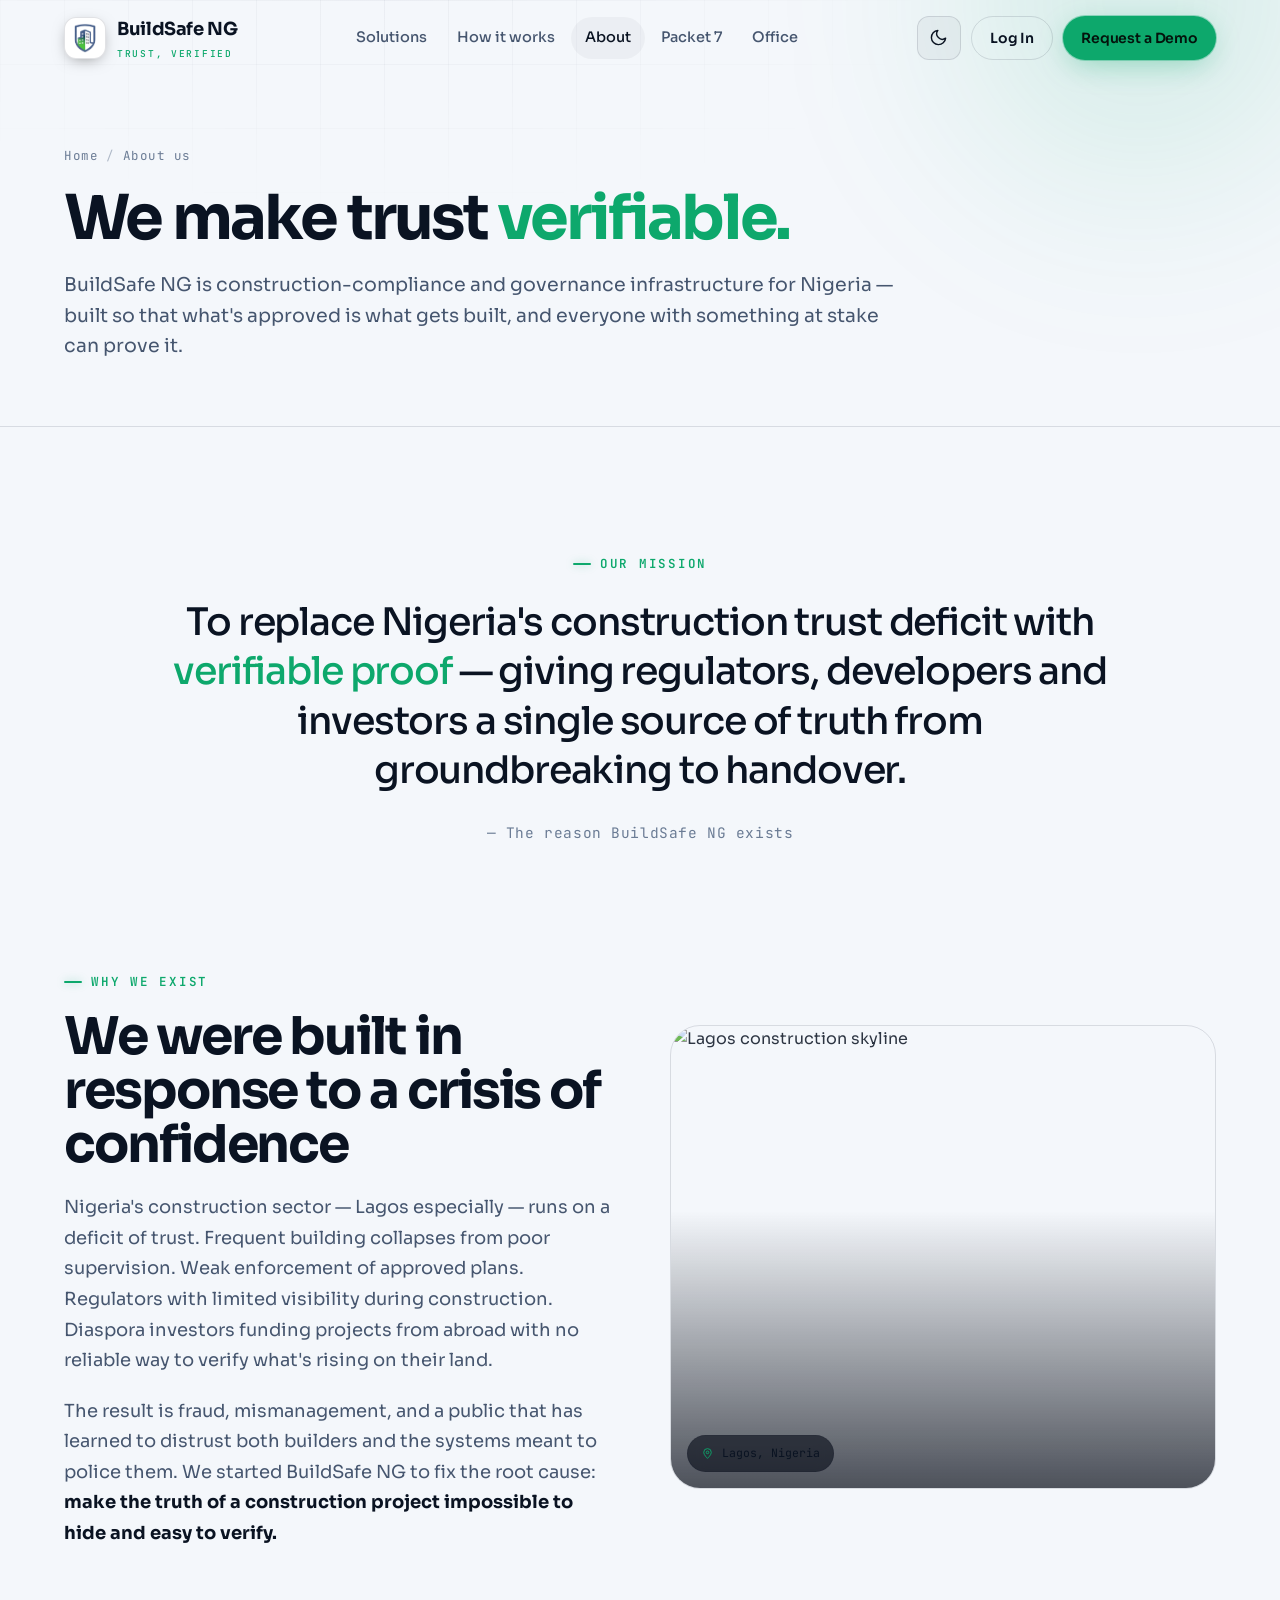
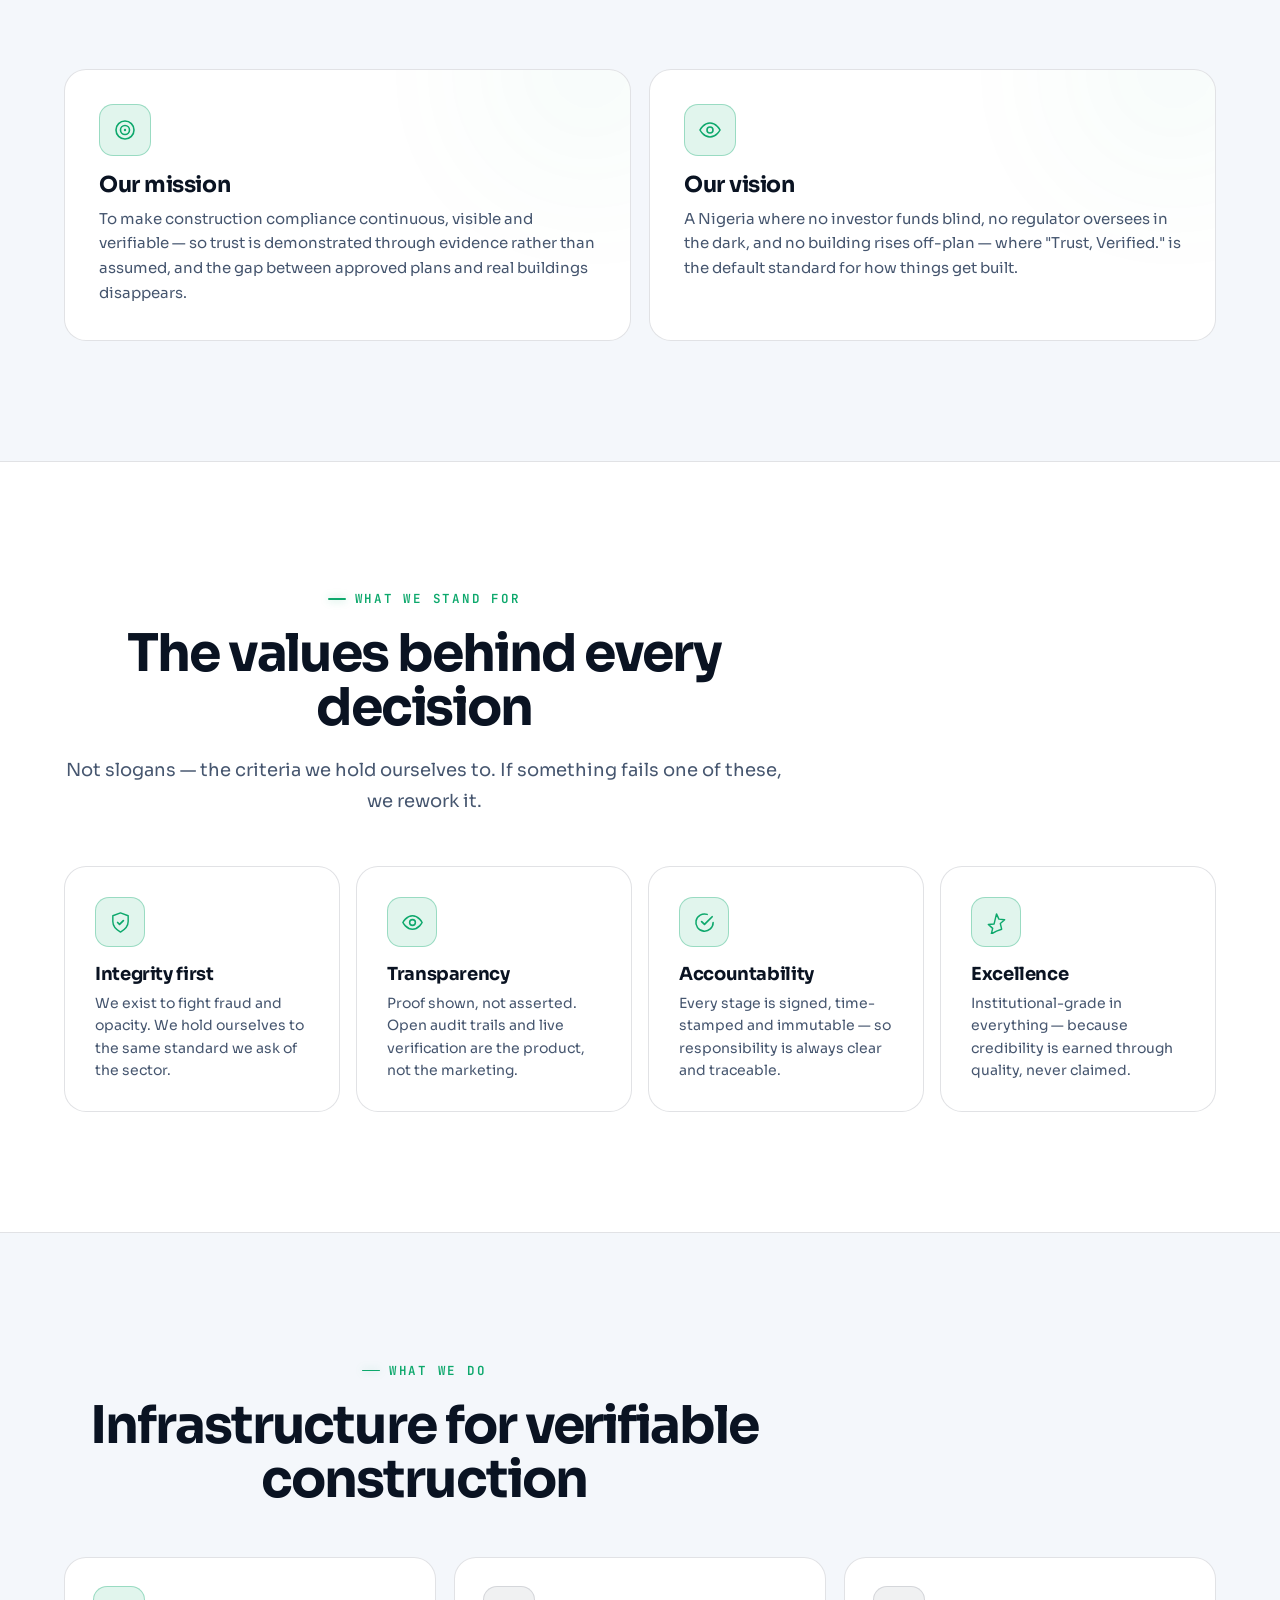
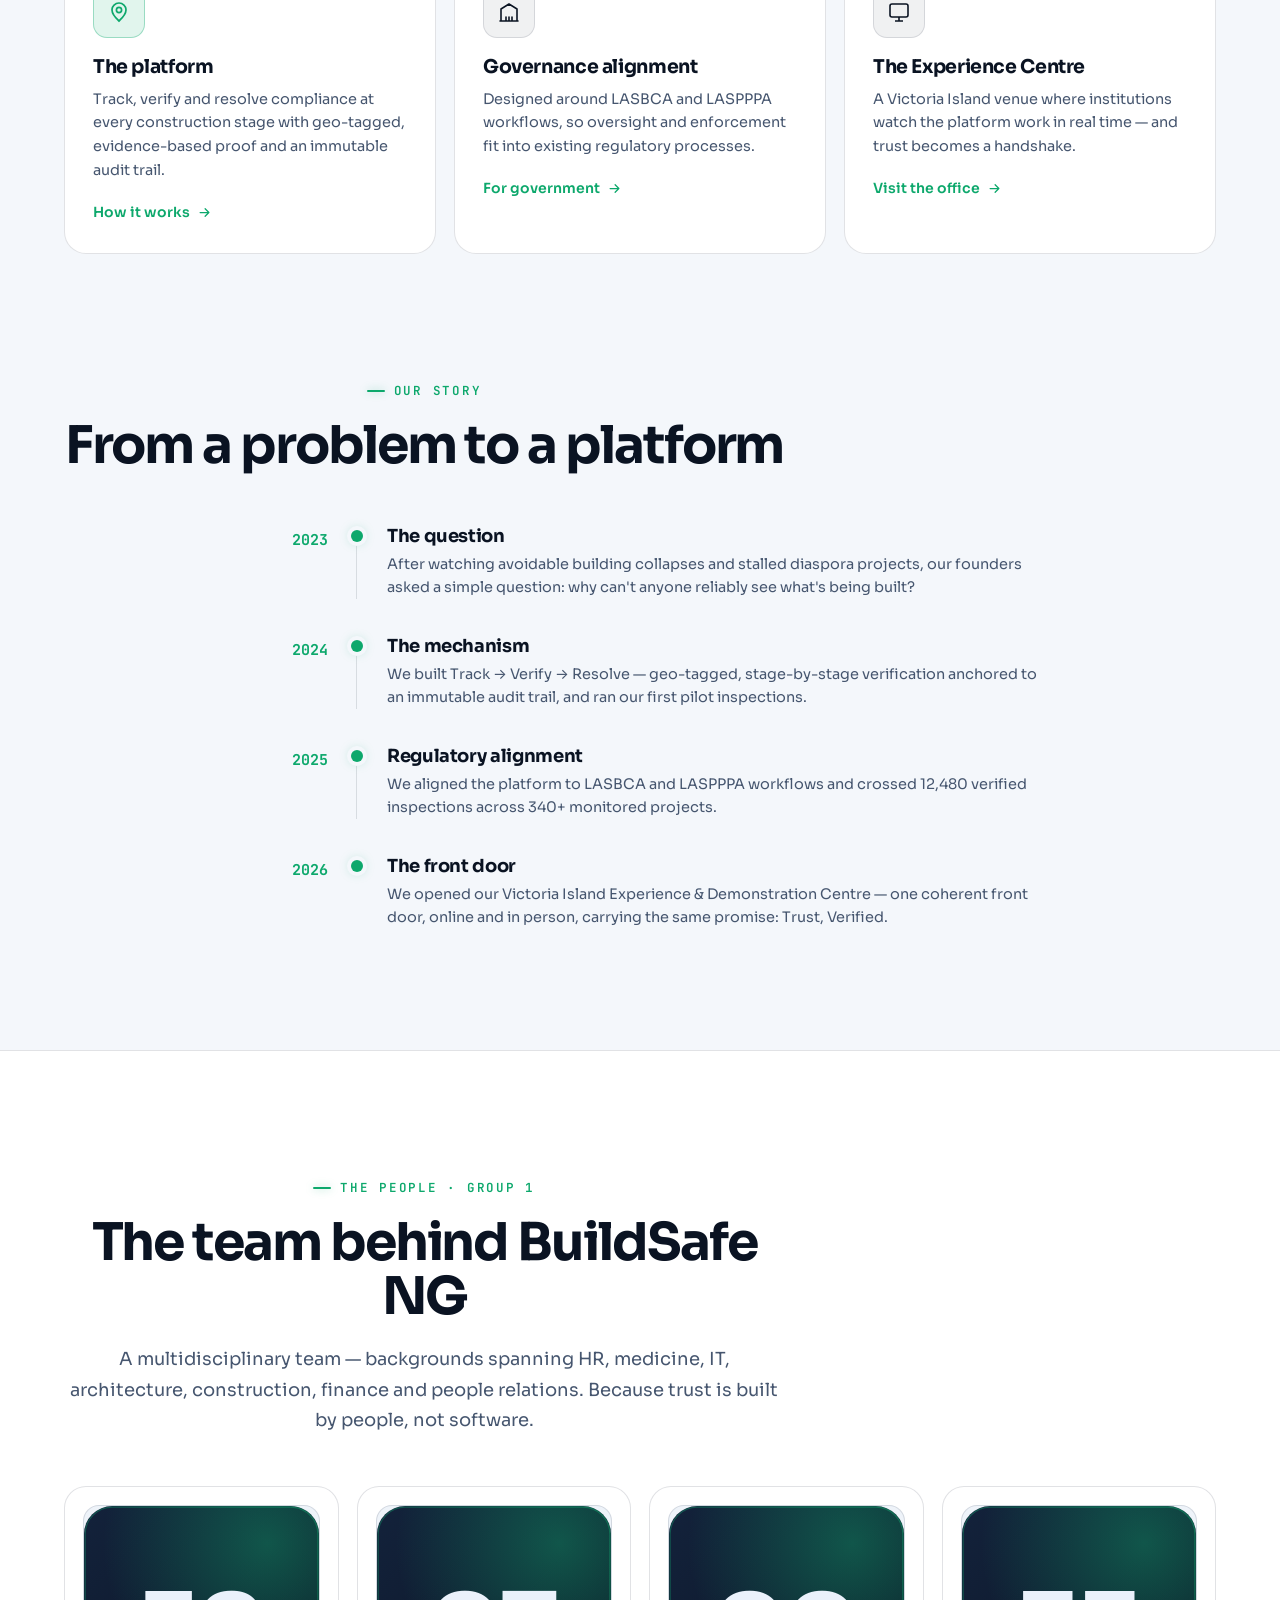
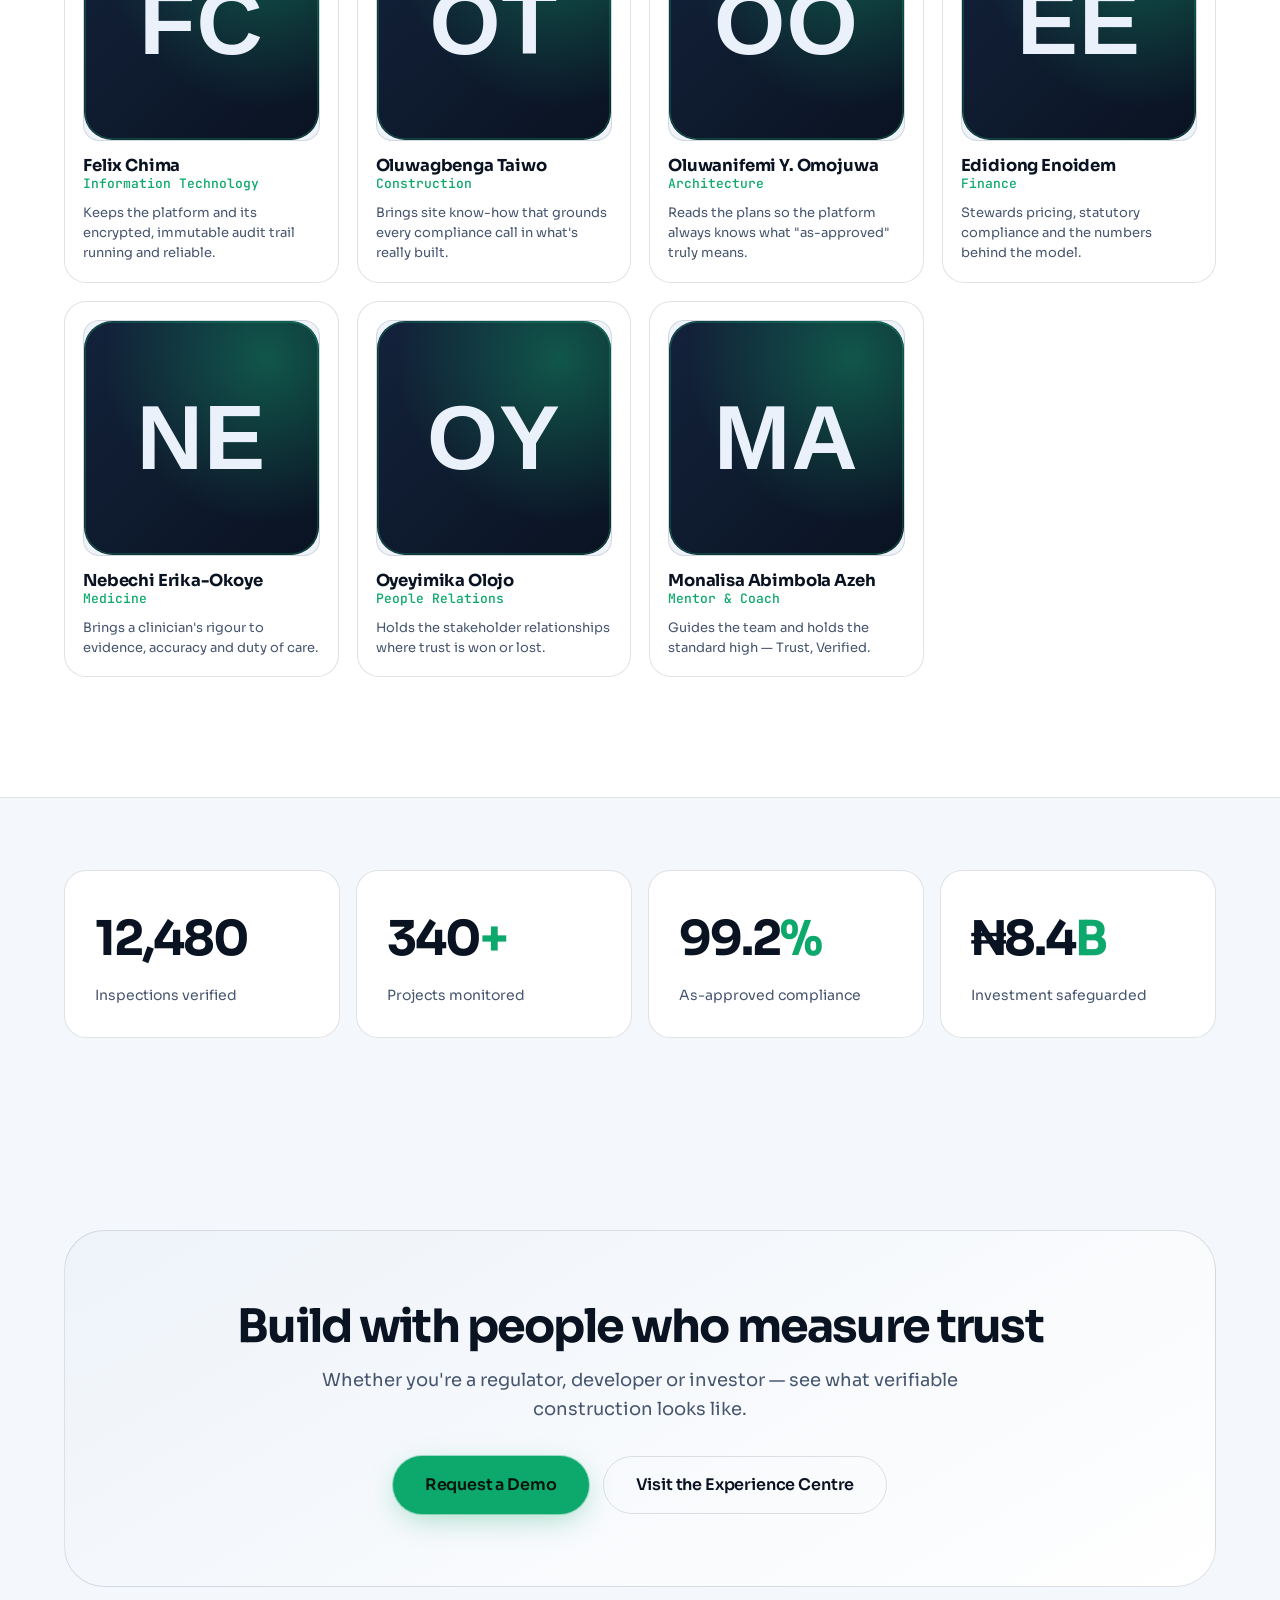
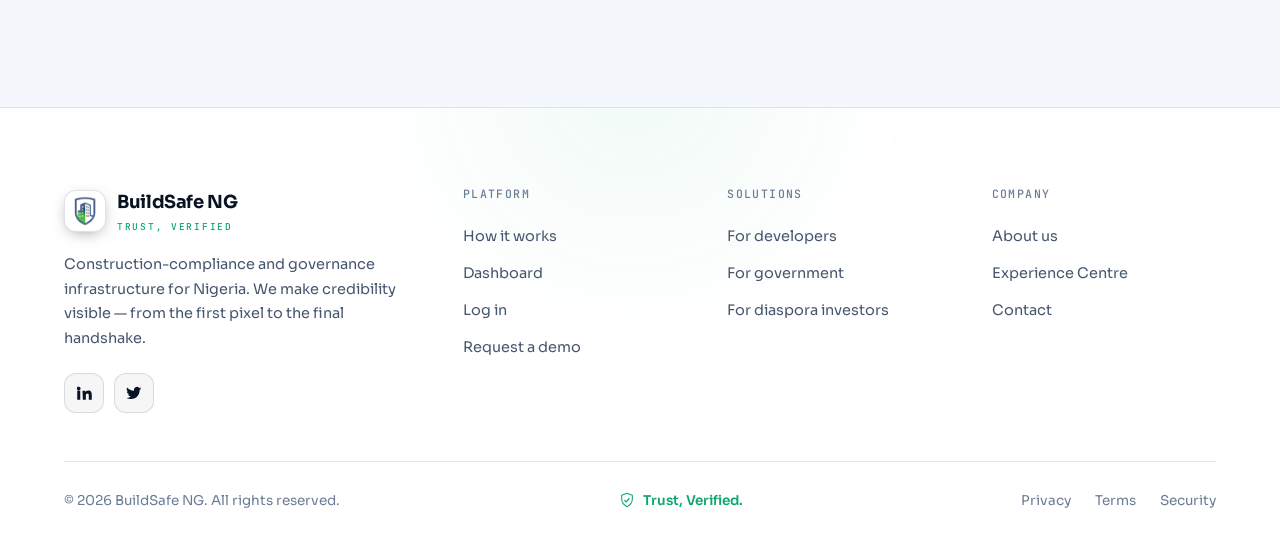
==== commit 6c16fafa: "Update marketing site: UI fixes, add Packet7 page Co-Authored-By: Claude Opus 4.8 (1M context) <nore" ====
--- a/about.html
+++ b/about.html
@@ -7,9 +7,10 @@
 <meta name="description" content="Who we are: BuildSafe NG is construction-compliance and governance infrastructure for Nigeria, on a mission to make trust verifiable. Our story, mission, values and team." />
 <link rel="preconnect" href="https://fonts.googleapis.com">
 <link rel="preconnect" href="https://fonts.gstatic.com" crossorigin>
-<link href="https://fonts.googleapis.com/css2?family=Inter:wght@400;500;600;700&family=Space+Grotesk:wght@500;600;700&family=JetBrains+Mono:wght@500;600&display=swap" rel="stylesheet">
+<link href="https://fonts.googleapis.com/css2?family=Sora:wght@400;500;600;700;800&family=Inter:wght@400;500;600;700&family=Space+Grotesk:wght@500;600;700&family=JetBrains+Mono:wght@500;600&display=swap" rel="stylesheet">
 <link rel="icon" type="image/png" href="assets/buildsafe-mark.png" />
 <link rel="stylesheet" href="css/styles.css" />
+  <script>(function(){try{var t=localStorage.getItem('bsng-theme')||'light';document.documentElement.setAttribute('data-theme',t);}catch(e){document.documentElement.setAttribute('data-theme','light');}})();</script>
 </head>
 <body>
 
@@ -21,10 +22,11 @@
       <a href="solutions.html">Solutions</a>
       <a href="how-it-works.html">How it works</a>
       <a href="about.html" class="active">About</a>
+            <a href="packet7.html">Packet 7</a>
       <a href="index2.html">Office</a>
-      <a href="dashboard.html">Platform</a>
     </nav>
     <div class="nav__cta">
+      <button class="theme-toggle" type="button" aria-label="Toggle dark mode" title="Toggle theme"><svg class="theme-toggle__sun" viewBox="0 0 24 24" fill="none"><circle cx="12" cy="12" r="4" stroke="currentColor" stroke-width="1.8"/><path d="M12 2v2M12 20v2M4.9 4.9l1.4 1.4M17.7 17.7l1.4 1.4M2 12h2M20 12h2M4.9 19.1l1.4-1.4M17.7 6.3l1.4-1.4" stroke="currentColor" stroke-width="1.8" stroke-linecap="round"/></svg><svg class="theme-toggle__moon" viewBox="0 0 24 24" fill="none"><path d="M21 12.8A9 9 0 1111.2 3a7 7 0 009.8 9.8z" stroke="currentColor" stroke-width="1.8" stroke-linejoin="round"/></svg></button>
       <a href="login.html" class="btn btn--ghost btn--sm">Log In</a>
       <a href="demo.html" class="btn btn--primary btn--sm">Request a Demo</a>
       <button class="nav__toggle" aria-label="Menu" aria-expanded="false"><span></span><span></span><span></span></button>
@@ -32,7 +34,7 @@
   </div>
 </header>
 <div class="mobile-menu">
-  <a href="solutions.html">Solutions</a><a href="how-it-works.html">How it works</a><a href="about.html">About</a><a href="index2.html">Office</a><a href="dashboard.html">Platform</a><a href="login.html">Log In</a><a href="demo.html" class="btn btn--primary">Request a Demo</a>
+  <a href="solutions.html">Solutions</a><a href="how-it-works.html">How it works</a><a href="about.html">About</a><a href="packet7.html">Packet 7</a><a href="index2.html">Office</a><a href="login.html">Log In</a><a href="demo.html" class="btn btn--primary">Request a Demo</a>
 </div>
 
 <!-- PAGE HEAD -->
--- a/css/styles.css
+++ b/css/styles.css
@@ -6,6 +6,63 @@
    ============================================================ */
 
 :root{
+  color-scheme:light;
+  /* ===== LIGHT MODE (default) ===== */
+  /* Surfaces — clean paper */
+  --bg:#F4F7FB;
+  --bg-2:#FFFFFF;
+  --surface:#FFFFFF;
+  --surface-2:#EEF3F9;
+  --glass:rgba(10,22,43,.035);
+  --glass-2:rgba(10,22,43,.06);
+  --border:rgba(10,22,43,.12);
+  --border-2:rgba(10,22,43,.07);
+  --hair:rgba(10,22,43,.18);
+
+  /* Text */
+  --text:#0A1322;
+  --text-2:#46566F;
+  --text-3:#6B7C95;
+  --text-4:#9FADC2;
+
+  /* Green = verified / go / the one action (deepened for contrast on white) */
+  --green:#0DA86C;
+  --green-2:#0A9460;
+  --green-ink:#04130C;
+  --green-soft:rgba(13,168,108,.12);
+  --green-line:rgba(13,168,108,.34);
+  --green-glow:rgba(13,168,108,.40);
+
+  /* Secondary tints for mesh only */
+  --teal:#0EA5A0;
+  --sky:#0EA5E9;
+  --amber:#D97706;
+  --red:#E5484D;
+  --red-soft:rgba(229,72,77,.12);
+  --amber-soft:rgba(217,119,6,.12);
+
+  /* Chrome scrims + gradient-text origin (theme-aware) */
+  --nav-bg:rgba(255,255,255,.78);
+  --menu-bg:rgba(255,255,255,.97);
+  --grad-from:#0A1322;
+
+  /* Radius */
+  --r-sm:10px; --r:16px; --r-lg:22px; --r-xl:30px; --r-2xl:40px;
+
+  /* Layout */
+  --maxw:1200px;
+  --gutter:24px;
+  --nav-h:76px;
+  --ease:cubic-bezier(.22,.7,.3,1);
+
+  --display:'Sora','Inter',sans-serif;
+  --sans:'Sora','Inter',-apple-system,BlinkMacSystemFont,'Segoe UI',sans-serif;
+  --mono:'JetBrains Mono',monospace;
+}
+
+/* ===== DARK MODE ===== */
+:root[data-theme="dark"]{
+  color-scheme:dark;
   /* Surfaces — near-black navy */
   --bg:#060B16;
   --bg-2:#0A1322;
@@ -39,18 +96,10 @@
   --red-soft:rgba(247,108,108,.12);
   --amber-soft:rgba(251,191,36,.12);
 
-  /* Radius */
-  --r-sm:10px; --r:16px; --r-lg:22px; --r-xl:30px; --r-2xl:40px;
-
-  /* Layout */
-  --maxw:1200px;
-  --gutter:24px;
-  --nav-h:76px;
-  --ease:cubic-bezier(.22,.7,.3,1);
-
-  --display:'Space Grotesk','Inter',sans-serif;
-  --sans:'Inter',-apple-system,BlinkMacSystemFont,'Segoe UI',sans-serif;
-  --mono:'JetBrains Mono',monospace;
+  /* Chrome scrims + gradient-text origin */
+  --nav-bg:rgba(6,11,22,.72);
+  --menu-bg:rgba(6,11,22,.96);
+  --grad-from:#FFFFFF;
 }
 
 /* ---------- Reset ---------- */
@@ -82,7 +131,7 @@
 .section{padding:120px 0;position:relative}
 .section--tight{padding:72px 0}
 .center{text-align:center}
-.grad{background:linear-gradient(120deg,#fff 30%,var(--green) 120%);-webkit-background-clip:text;background-clip:text;-webkit-text-fill-color:transparent}
+.grad{background:linear-gradient(120deg,var(--grad-from) 30%,var(--green) 120%);-webkit-background-clip:text;background-clip:text;-webkit-text-fill-color:transparent}
 .green-text{color:var(--green)}
 
 .eyebrow{display:inline-flex;align-items:center;gap:9px;font-family:var(--mono);font-size:12.5px;font-weight:600;
@@ -130,7 +179,7 @@
 /* ============================================================ NAV */
 .nav{position:fixed;top:0;left:0;right:0;z-index:100;height:var(--nav-h);display:flex;align-items:center;
   transition:.4s var(--ease)}
-.nav.scrolled{height:64px;background:rgba(6,11,22,.72);-webkit-backdrop-filter:saturate(160%) blur(20px);
+.nav.scrolled{height:64px;background:var(--nav-bg);-webkit-backdrop-filter:saturate(160%) blur(20px);
   backdrop-filter:saturate(160%) blur(20px);border-bottom:1px solid var(--border)}
 .nav__inner{width:100%;max-width:var(--maxw);margin:0 auto;padding:0 var(--gutter);display:flex;align-items:center;justify-content:space-between;gap:24px}
 .brand{display:flex;align-items:center;gap:11px;font-family:var(--display);font-weight:700;font-size:18px;letter-spacing:-.02em;color:var(--text)}
@@ -144,12 +193,25 @@
 .nav__links a{padding:9px 14px;border-radius:999px;font-size:14.5px;font-weight:500;color:var(--text-2);transition:.2s}
 .nav__links a:hover,.nav__links a.active{color:var(--text);background:var(--glass)}
 .nav__cta{display:flex;align-items:center;gap:10px}
+
+/* ---------- Theme toggle ---------- */
+.theme-toggle{width:44px;height:44px;border-radius:12px;flex:none;display:grid;place-items:center;
+  border:1px solid var(--border);background:var(--glass);color:var(--text);
+  transition:color .2s,border-color .2s,background .2s,transform .25s var(--ease)}
+.theme-toggle:hover{border-color:var(--green-line);color:var(--green);transform:translateY(-2px)}
+.theme-toggle svg{width:19px;height:19px}
+.theme-toggle__sun{display:none}
+.theme-toggle__moon{display:block}
+[data-theme="dark"] .theme-toggle__moon{display:none}
+[data-theme="dark"] .theme-toggle__sun{display:block}
+.theme-toggle--float{position:fixed;top:18px;right:18px;z-index:60;background:var(--glass-2);
+  -webkit-backdrop-filter:blur(10px);backdrop-filter:blur(10px)}
 .nav__toggle{display:none;width:44px;height:44px;border-radius:12px;border:1px solid var(--border);align-items:center;justify-content:center;flex-direction:column;gap:5px}
 .nav__toggle span{width:18px;height:2px;background:var(--text);border-radius:2px;transition:.3s}
 .nav__toggle.open span:nth-child(1){transform:translateY(7px) rotate(45deg)}
 .nav__toggle.open span:nth-child(2){opacity:0}
 .nav__toggle.open span:nth-child(3){transform:translateY(-7px) rotate(-45deg)}
-.mobile-menu{position:fixed;inset:var(--nav-h) 0 auto 0;z-index:99;background:rgba(6,11,22,.96);-webkit-backdrop-filter:blur(20px);backdrop-filter:blur(20px);
+.mobile-menu{position:fixed;inset:var(--nav-h) 0 auto 0;z-index:99;background:var(--menu-bg);-webkit-backdrop-filter:blur(20px);backdrop-filter:blur(20px);
   border-bottom:1px solid var(--border);padding:18px var(--gutter) 26px;transform:translateY(-130%);transition:transform .4s var(--ease)}
 .mobile-menu.open{transform:translateY(0)}
 .mobile-menu a{display:block;padding:15px 6px;font-size:17px;font-weight:500;color:var(--text);border-bottom:1px solid var(--border-2)}
@@ -196,7 +258,7 @@
 /* tile: compliance gauge */
 .tile--gauge{grid-column:span 5;display:flex;flex-direction:column;justify-content:center;align-items:center;text-align:center;min-height:160px}
 .gauge-num{font-family:var(--display);font-size:clamp(48px,7vw,72px);font-weight:700;letter-spacing:-.04em;line-height:1;
-  background:linear-gradient(120deg,#fff,var(--green));-webkit-background-clip:text;background-clip:text;-webkit-text-fill-color:transparent}
+  background:linear-gradient(120deg,var(--grad-from),var(--green));-webkit-background-clip:text;background-clip:text;-webkit-text-fill-color:transparent}
 .gauge-num small{font-size:.42em;-webkit-text-fill-color:var(--green);color:var(--green)}
 .tile--gauge p{margin-top:10px;font-size:13.5px}
 
@@ -415,7 +477,8 @@
 .form-success .circle svg{width:32px;height:32px;color:var(--green)}
 .form-success h4{font-size:22px;margin-bottom:8px}
 .map-embed{border-radius:var(--r-lg);overflow:hidden;border:1px solid var(--border);height:300px;margin-top:36px}
-.map-embed iframe{width:100%;height:100%;border:0;filter:grayscale(.3) invert(.9) contrast(.9) hue-rotate(170deg)}
+.map-embed iframe{width:100%;height:100%;border:0;filter:grayscale(.2)}
+[data-theme="dark"] .map-embed iframe{filter:grayscale(.3) invert(.9) contrast(.9) hue-rotate(170deg)}
 
 /* ============================================================ AUTH */
 .auth{min-height:100vh;display:grid;grid-template-columns:1.05fr 1fr}
@@ -423,6 +486,13 @@
   background:linear-gradient(150deg,var(--surface-2),var(--bg));border-right:1px solid var(--border)}
 .auth__brandside .glow--green{width:460px;height:460px;top:-180px;right:-100px}
 .auth__brandside > *{position:relative;z-index:2}
+/* brand-side photo backdrop (theme-aware scrim keeps text legible) */
+.auth__bg{position:absolute;inset:0;z-index:0;overflow:hidden}
+.auth__bg img{width:100%;height:100%;object-fit:cover;opacity:.16}
+.auth__bg::after{content:"";position:absolute;inset:0;
+  background:linear-gradient(155deg,rgba(244,247,251,.55),rgba(238,243,249,.9))}
+[data-theme="dark"] .auth__bg img{opacity:.5}
+[data-theme="dark"] .auth__bg::after{background:linear-gradient(155deg,rgba(6,11,22,.72),rgba(6,11,22,.92))}
 .auth__quote{margin-top:auto}
 .auth__quote h2{font-size:34px;line-height:1.12;max-width:16ch;letter-spacing:-.03em}
 .auth__quote p{color:var(--text-2);margin-top:16px;max-width:38ch}
@@ -460,7 +530,7 @@
 .dash__profile strong{font-size:13.5px;display:block;color:var(--text)}
 .dash__profile span{font-size:11.5px;color:var(--text-3)}
 .dash__main{padding:0;min-width:0}
-.dash__top{height:66px;background:rgba(6,11,22,.7);-webkit-backdrop-filter:blur(16px);backdrop-filter:blur(16px);border-bottom:1px solid var(--border);
+.dash__top{height:66px;background:var(--nav-bg);-webkit-backdrop-filter:blur(16px);backdrop-filter:blur(16px);border-bottom:1px solid var(--border);
   display:flex;align-items:center;justify-content:space-between;gap:20px;padding:0 28px;position:sticky;top:0;z-index:5}
 .dash__search{display:flex;align-items:center;gap:10px;background:var(--bg-2);border:1px solid var(--border);border-radius:99px;padding:10px 16px;width:320px;max-width:40vw;color:var(--text-3);font-size:14px}
 .dash__search svg{width:16px;height:16px}
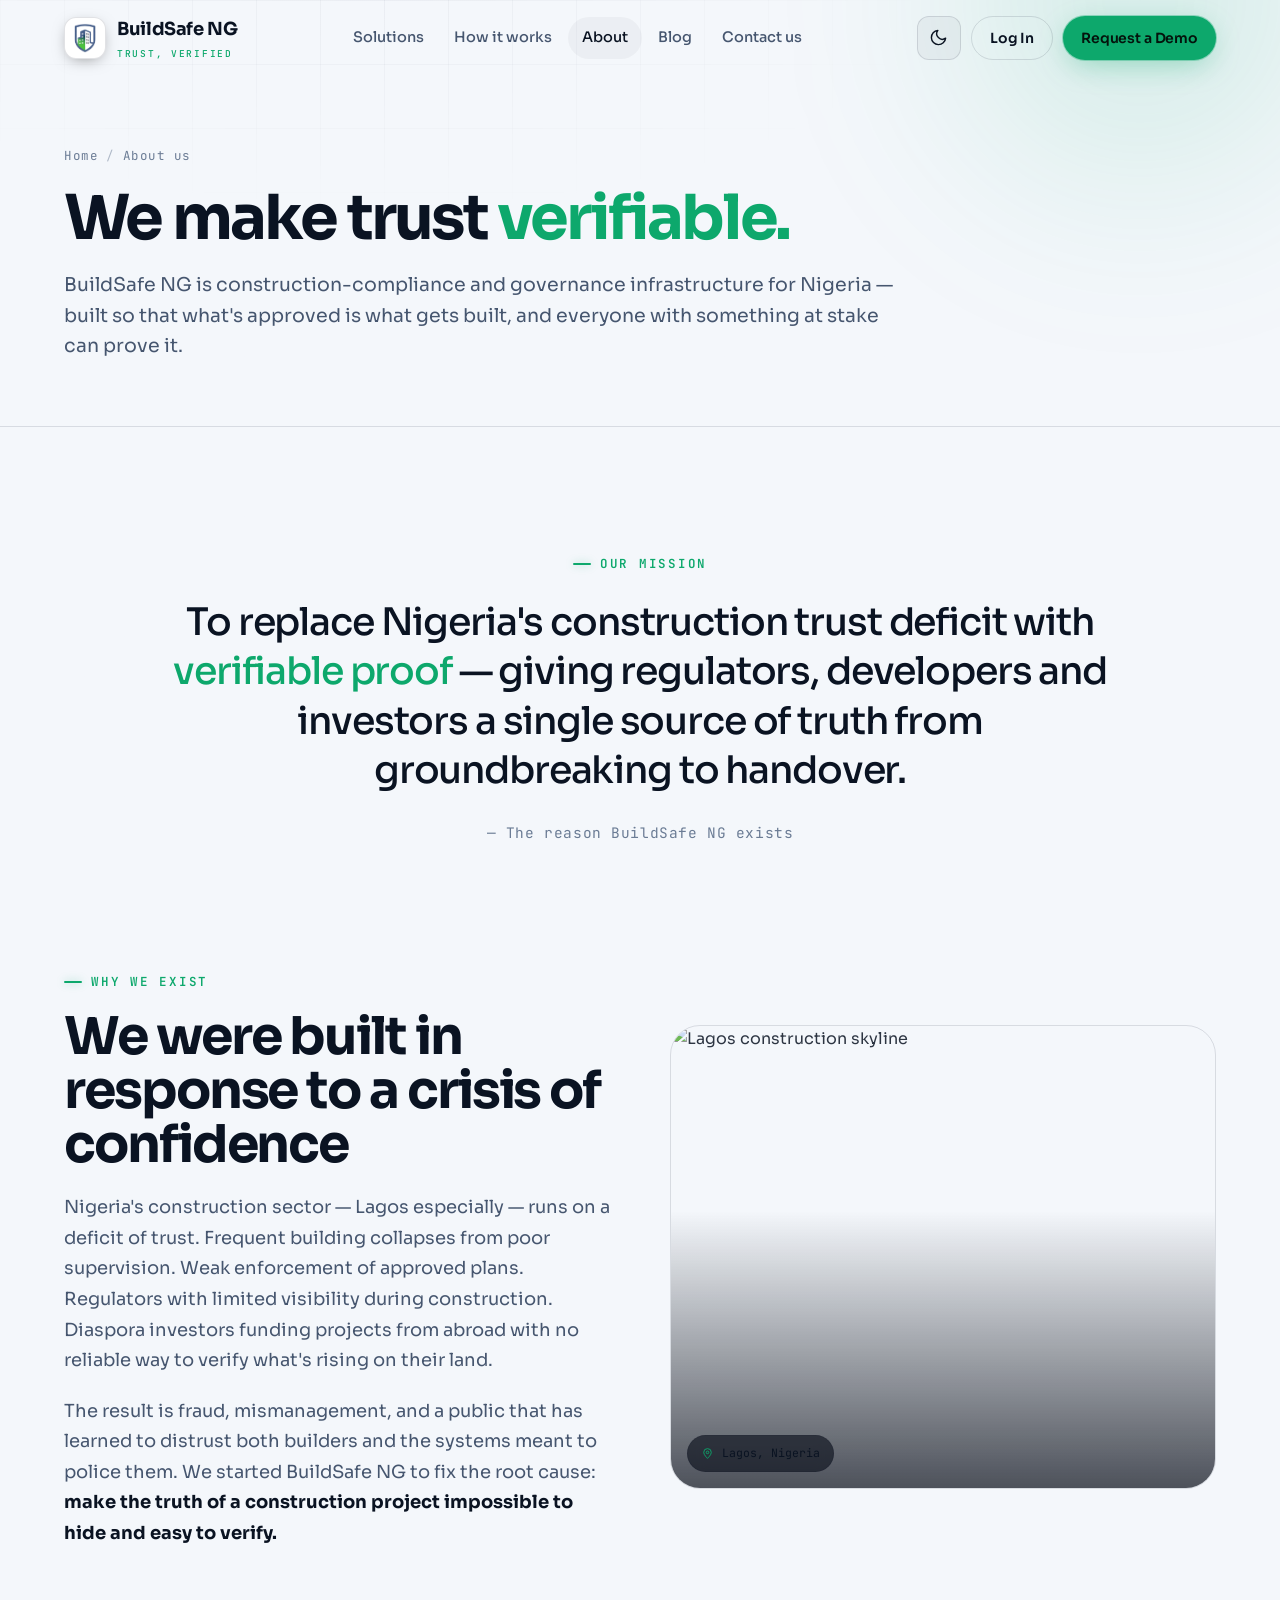
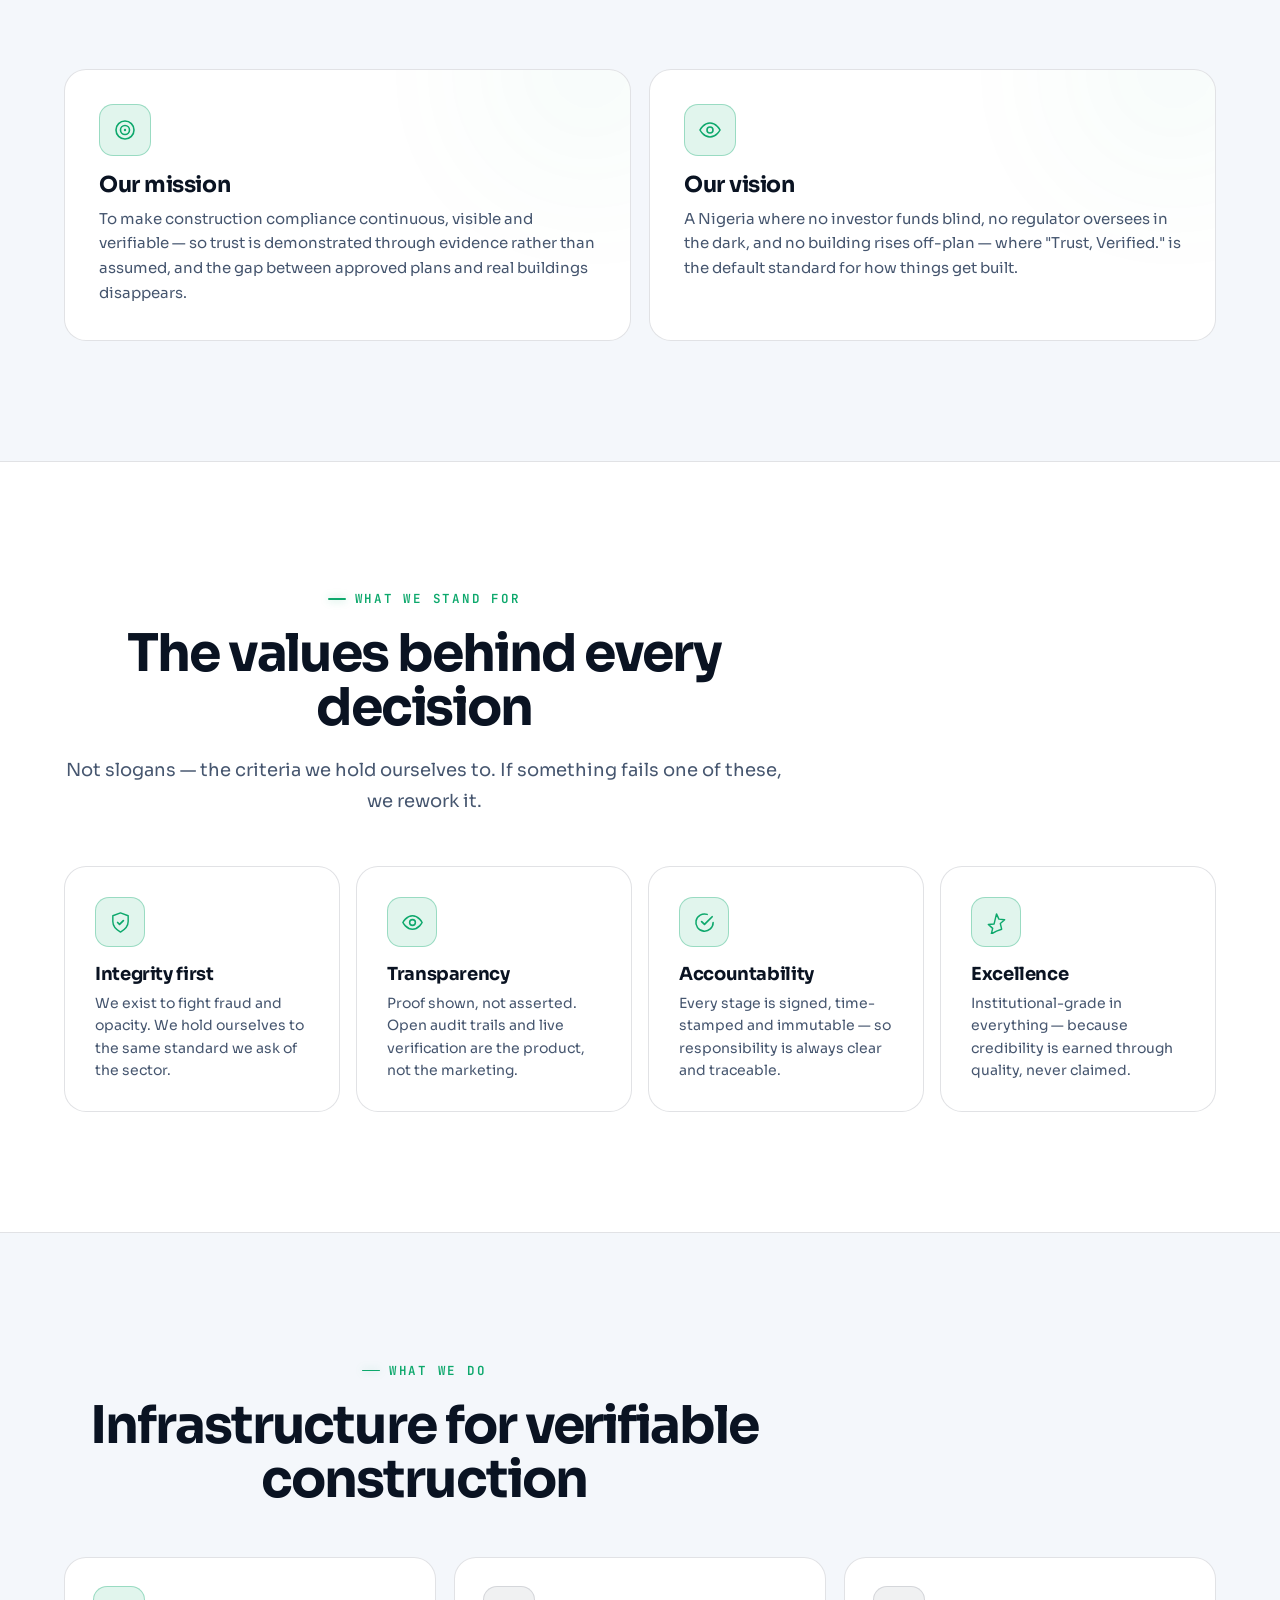
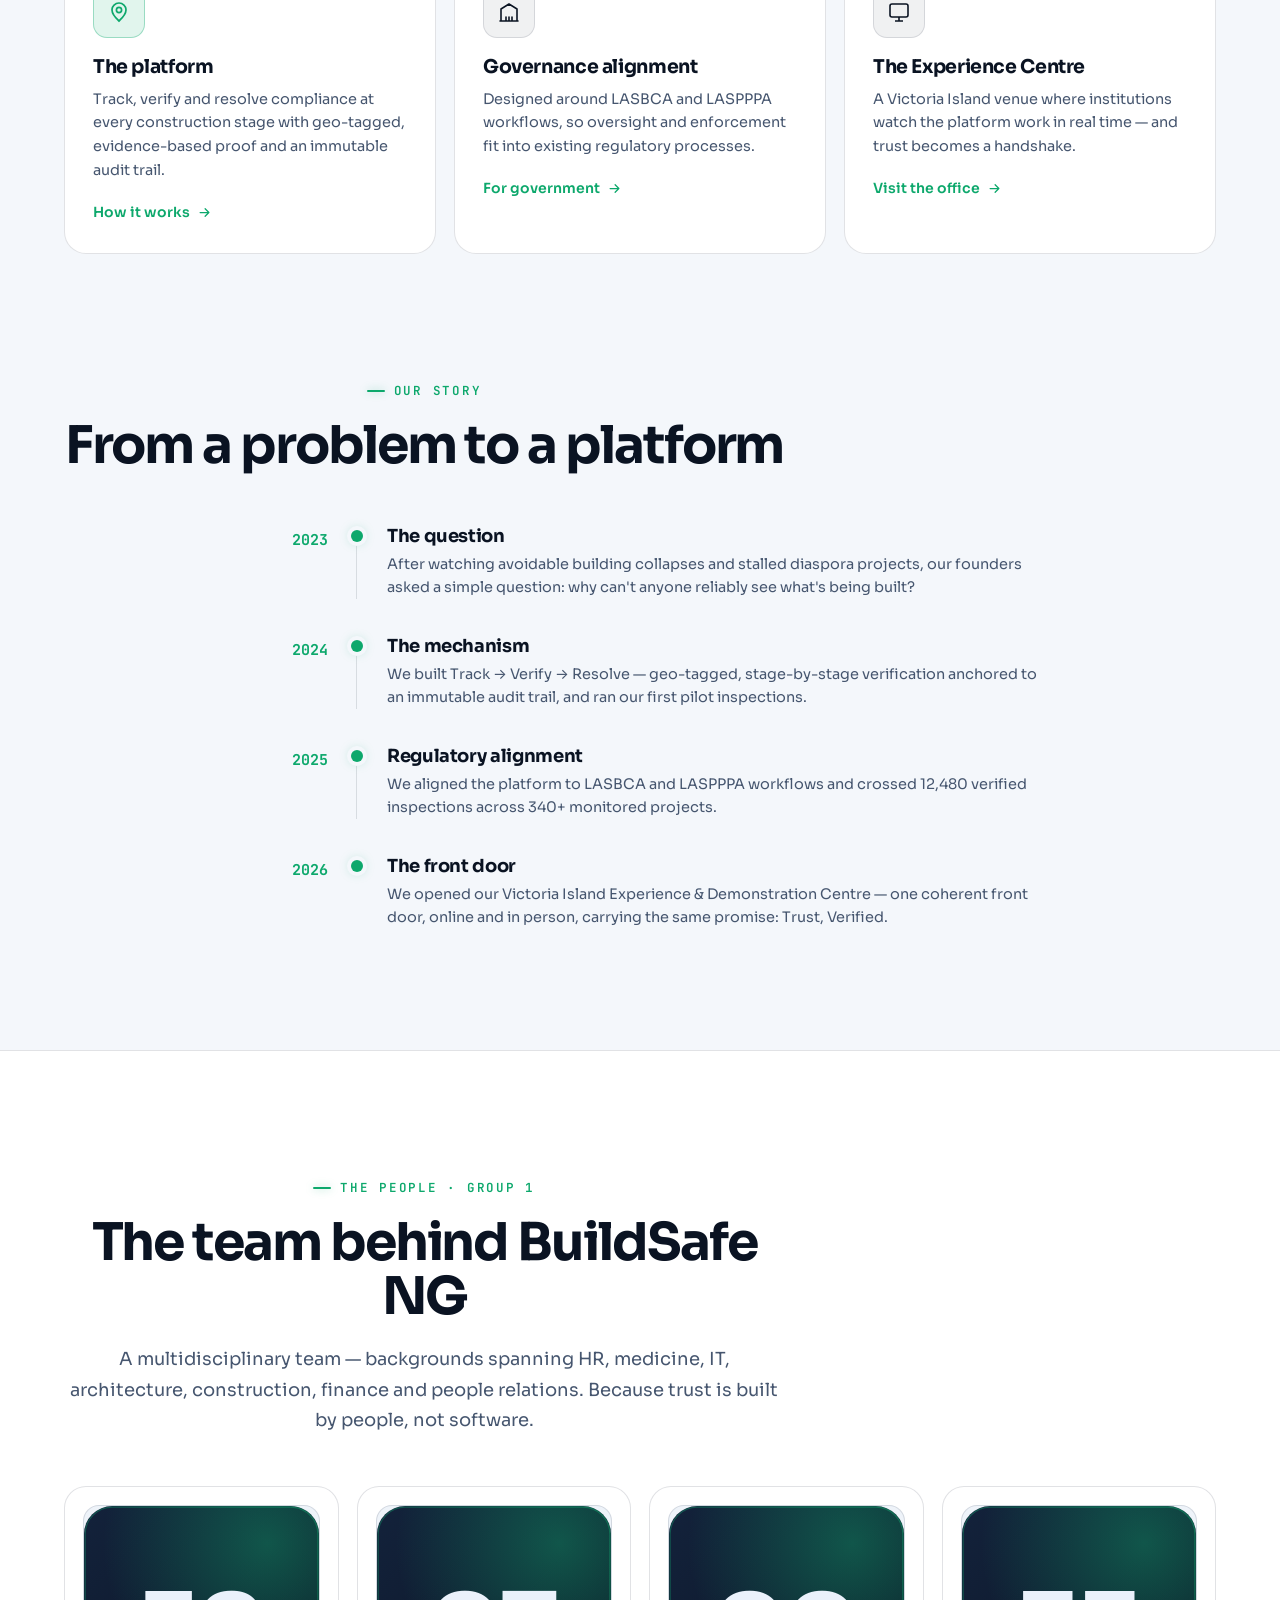
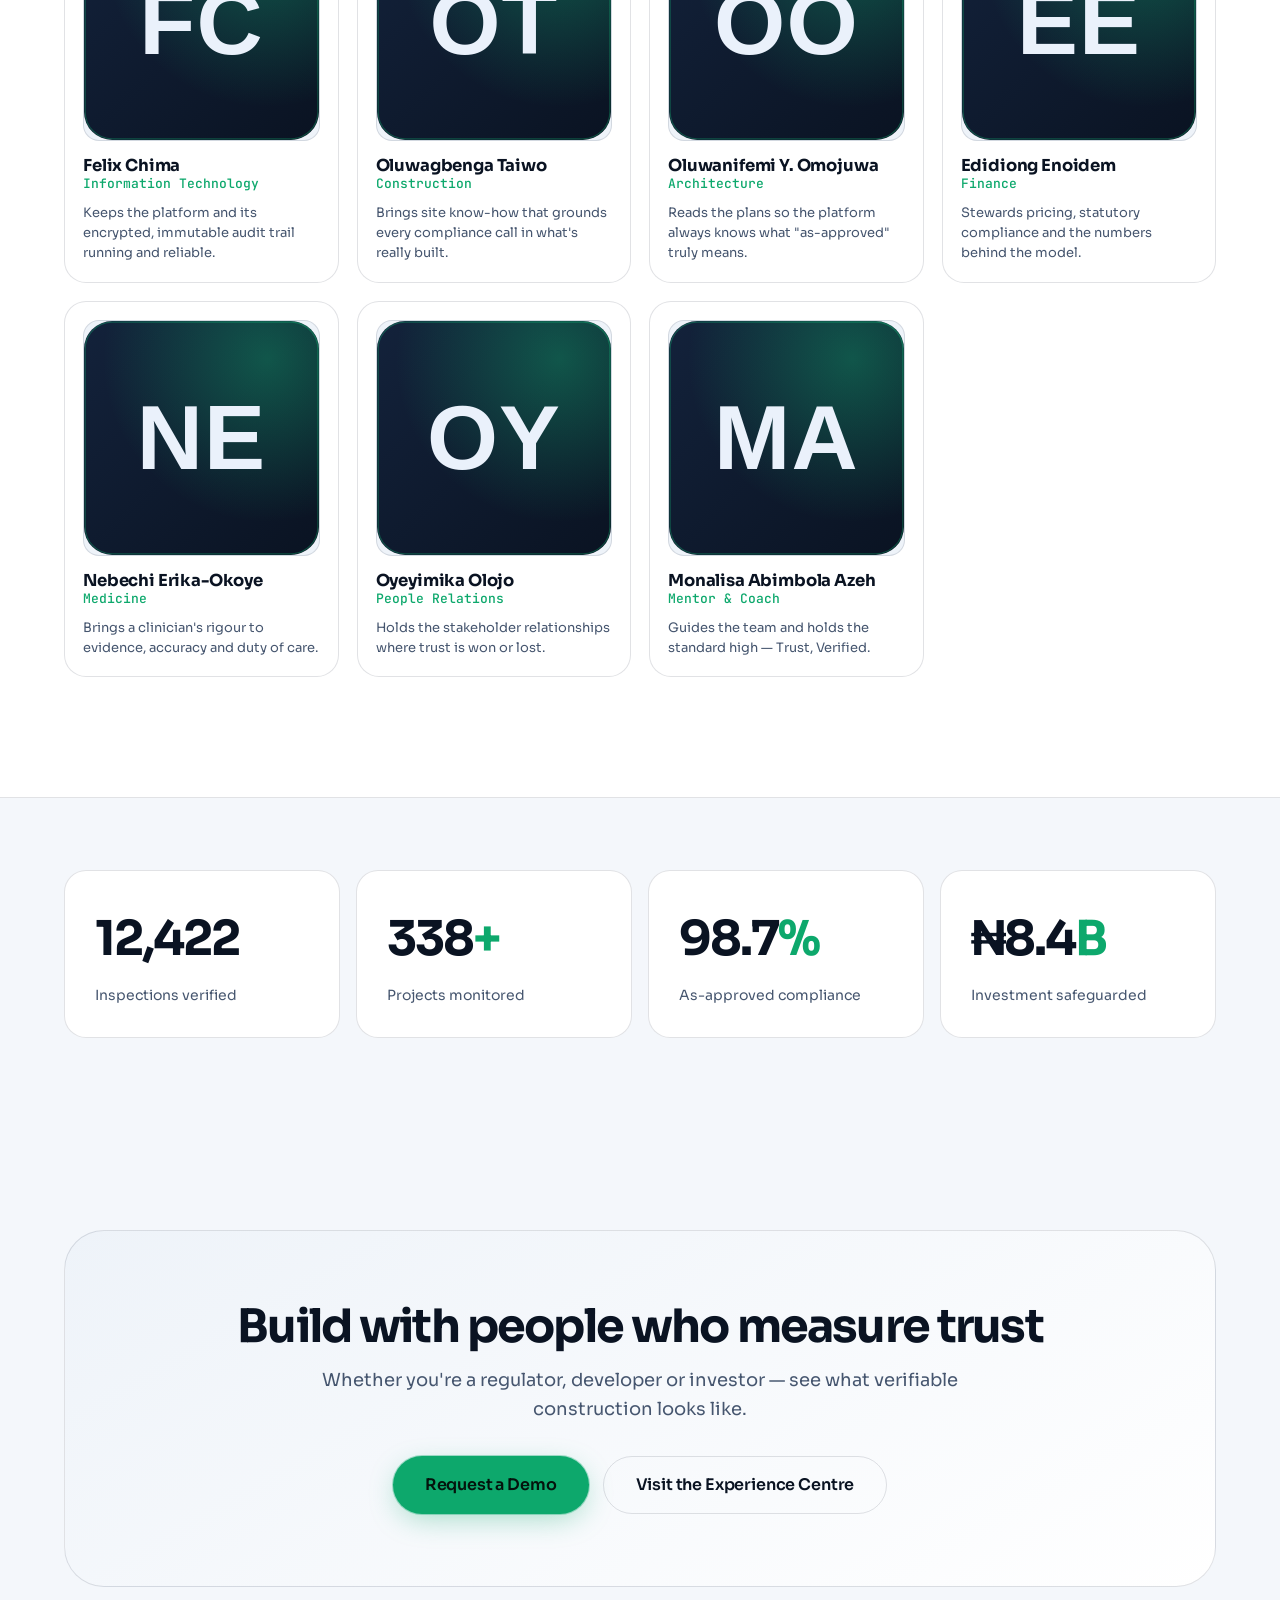
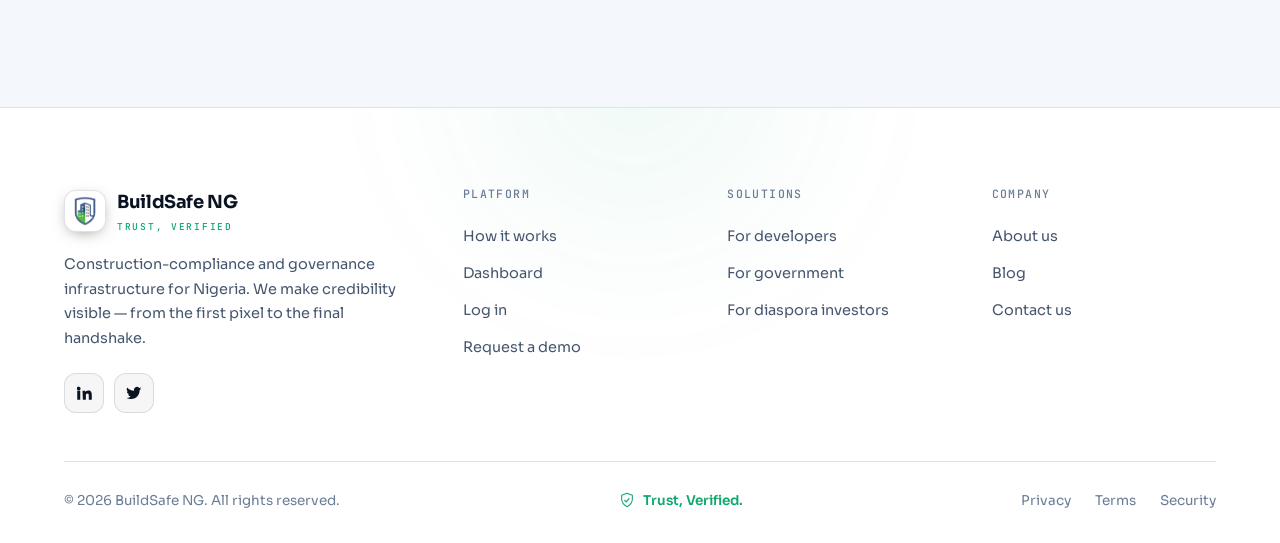
==== commit d9be4a0e: "Nav cleanup + blog page - Remove Packet 7 and Office links from header/footer across all pages - Add" ====
--- a/about.html
+++ b/about.html
@@ -22,8 +22,7 @@
       <a href="solutions.html">Solutions</a>
       <a href="how-it-works.html">How it works</a>
       <a href="about.html" class="active">About</a>
-            <a href="packet7.html">Packet 7</a>
-      <a href="index2.html">Office</a>
+      <a href="blog.html">Blog</a><a href="#">Contact us</a>
     </nav>
     <div class="nav__cta">
       <button class="theme-toggle" type="button" aria-label="Toggle dark mode" title="Toggle theme"><svg class="theme-toggle__sun" viewBox="0 0 24 24" fill="none"><circle cx="12" cy="12" r="4" stroke="currentColor" stroke-width="1.8"/><path d="M12 2v2M12 20v2M4.9 4.9l1.4 1.4M17.7 17.7l1.4 1.4M2 12h2M20 12h2M4.9 19.1l1.4-1.4M17.7 6.3l1.4-1.4" stroke="currentColor" stroke-width="1.8" stroke-linecap="round"/></svg><svg class="theme-toggle__moon" viewBox="0 0 24 24" fill="none"><path d="M21 12.8A9 9 0 1111.2 3a7 7 0 009.8 9.8z" stroke="currentColor" stroke-width="1.8" stroke-linejoin="round"/></svg></button>
@@ -34,7 +33,7 @@
   </div>
 </header>
 <div class="mobile-menu">
-  <a href="solutions.html">Solutions</a><a href="how-it-works.html">How it works</a><a href="about.html">About</a><a href="packet7.html">Packet 7</a><a href="index2.html">Office</a><a href="login.html">Log In</a><a href="demo.html" class="btn btn--primary">Request a Demo</a>
+  <a href="solutions.html">Solutions</a><a href="how-it-works.html">How it works</a><a href="about.html">About</a><a href="blog.html">Blog</a><a href="#">Contact us</a><a href="login.html">Log In</a><a href="demo.html" class="btn btn--primary">Request a Demo</a>
 </div>
 
 <!-- PAGE HEAD -->
@@ -201,7 +200,7 @@
       </div>
       <div class="footer__col"><h5>Platform</h5><a href="how-it-works.html">How it works</a><a href="dashboard.html">Dashboard</a><a href="login.html">Log in</a><a href="demo.html">Request a demo</a></div>
       <div class="footer__col"><h5>Solutions</h5><a href="solutions.html#developers">For developers</a><a href="solutions.html#government">For government</a><a href="solutions.html#investors">For diaspora investors</a></div>
-      <div class="footer__col"><h5>Company</h5><a href="about.html">About us</a><a href="index2.html">Experience Centre</a><a href="demo.html">Contact</a></div>
+      <div class="footer__col"><h5>Company</h5><a href="about.html">About us</a><a href="blog.html">Blog</a><a href="#">Contact us</a></div>
     </div>
     <div class="footer__bottom">
       <p>© <span id="year">2026</span> BuildSafe NG. All rights reserved.</p>
--- a/css/styles.css
+++ b/css/styles.css
@@ -226,7 +226,7 @@
   background-image:linear-gradient(var(--border-2) 1px,transparent 1px),linear-gradient(90deg,var(--border-2) 1px,transparent 1px);
   background-size:64px 64px;-webkit-mask-image:radial-gradient(70% 60% at 50% 30%,#000,transparent 80%);mask-image:radial-gradient(70% 60% at 50% 30%,#000,transparent 80%)}
 .hero__top{text-align:center;max-width:900px;margin:0 auto}
-.hero h1{font-size:clamp(42px,7vw,82px);letter-spacing:-.045em;line-height:.98;margin-top:22px}
+.hero h1{font-size:clamp(42px,7vw,82px);letter-spacing:-.045em;line-height:.98;margin-top:22px;text-wrap:balance}
 .hero__lead{font-size:19px;line-height:1.7;margin:24px auto 0;max-width:60ch;color:var(--text-2)}
 .hero__cta{display:flex;gap:14px;margin-top:34px;justify-content:center;flex-wrap:wrap}
 .hero__meta{display:flex;align-items:center;justify-content:center;gap:14px;margin-top:26px;flex-wrap:wrap;font-size:13.5px;color:var(--text-3)}
